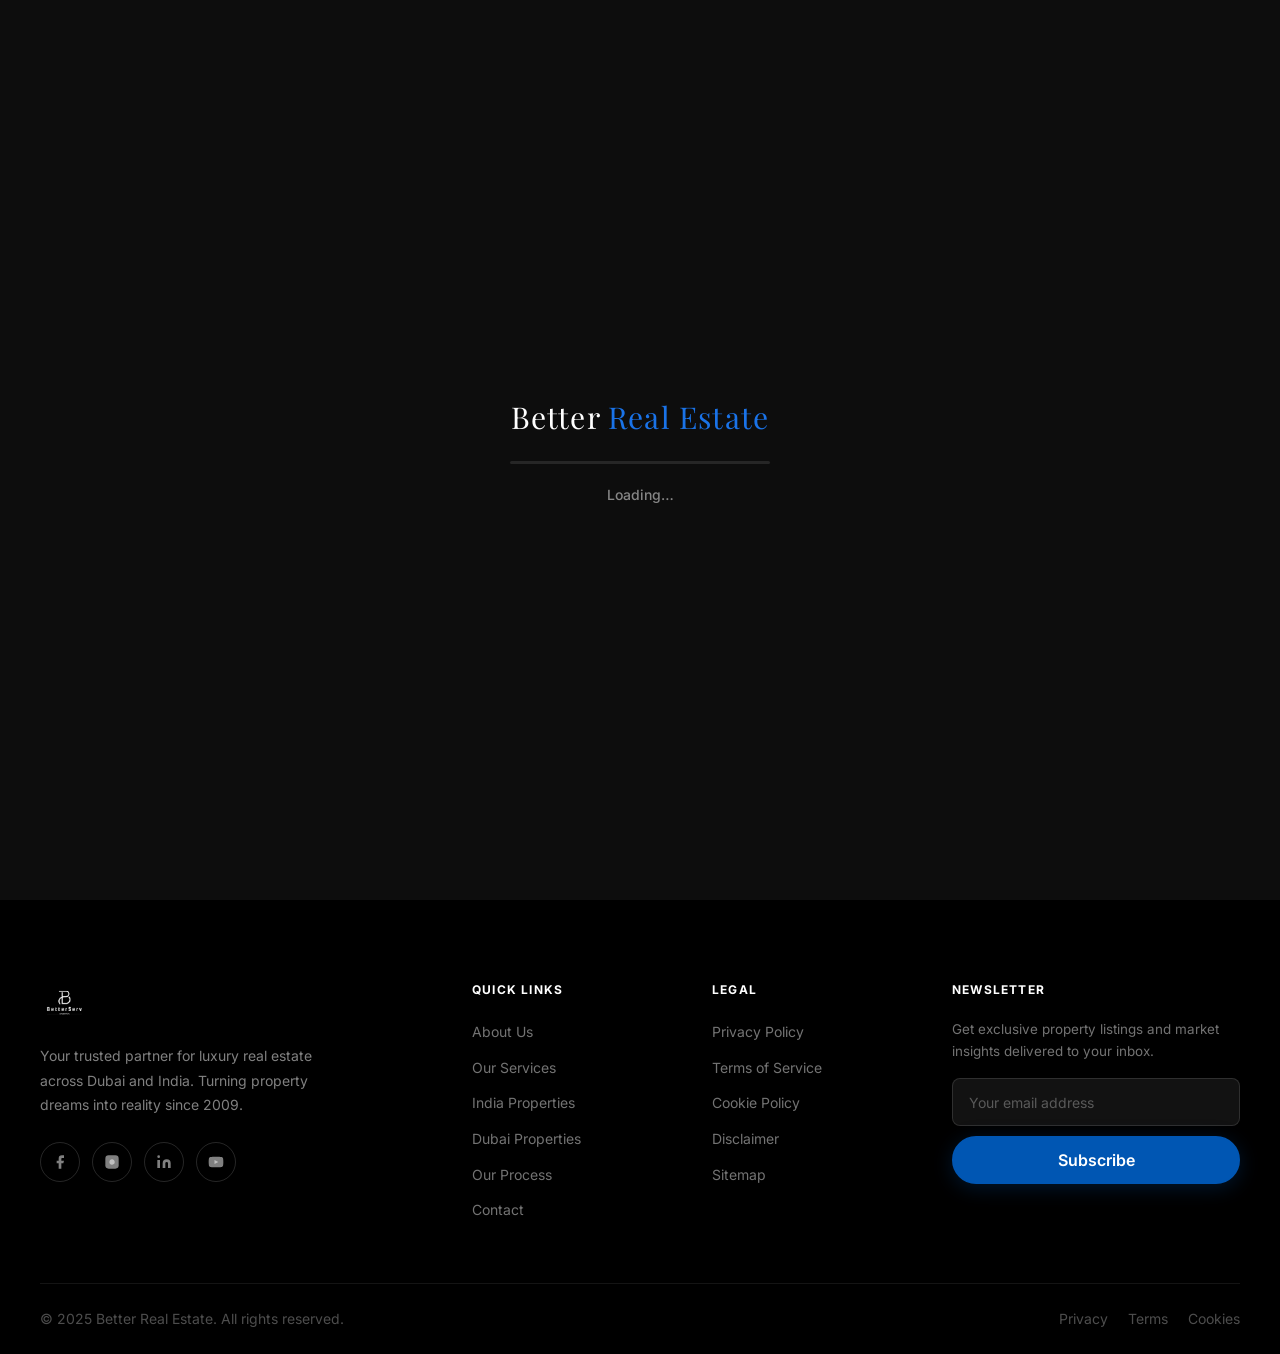
==== about.html @ 2c4d7b48 "Migrate single-page landing site to modern multi-page architecture" ====
<!DOCTYPE html>
<html lang="en">
<head>
<meta charset="UTF-8"/>
<meta name="viewport" content="width=device-width,initial-scale=1.0"/>
<title>Better Real Estate – Premium Dubai & India Properties</title>
<meta name="description" content="Better Real Estate offers premium luxury properties in Dubai and India. Find your dream home with expert guidance from our award-winning team."/>
<link rel="stylesheet" href="style.css"/>
<!-- Swiper -->
<link rel="stylesheet" href="https://cdn.jsdelivr.net/npm/swiper@11/swiper-bundle.min.css"/>
</head>
<body>

<!-- LOADER -->
<div id="loader">
  <div class="loader-logo">Better <span>Real Estate</span></div>
  <div class="loader-track"><div id="loader-bar"></div></div>
  <span id="loader-pct">Loading…</span>
</div>

<!-- DESKTOP CAPSULE NAV -->
<nav class="capsule-nav" aria-label="Main navigation">
  <a href="index.html" class="nav-logo"><img src="./Better Serv Logo-02.png" alt="Better Real Estate"></a>
  <ul class="nav-links">
    <li><a href="about.html">About</a></li>
    <li><a href="services.html">Services</a></li>
    <li><a href="india.html">India</a></li>
    <li><a href="dubai.html">Dubai</a></li>
    <li><a href="why.html">Why Us</a></li>
    <li><a href="process.html">Process</a></li>
    <li><a href="reviews.html">Reviews</a></li>
    <li><a href="contact.html" class="nav-cta">Contact Us</a></li>
  </ul>
</nav>
<!-- MOBILE TOP HEADER -->
<header class="mobile-top-header" aria-label="Mobile branding">
  <a href="index.html" class="nav-logo"><img src="./Better Serv Logo-02.png" alt="Better Real Estate"></a>
</header>

<!-- MOBILE BOTTOM NAV -->
<nav class="mobile-nav" aria-label="Mobile navigation">
  <ul>
    <li><a href="index.html" class="active">
      <svg viewBox="0 0 24 24"><path d="M3 9.5L12 3l9 6.5V20a1 1 0 01-1 1H4a1 1 0 01-1-1z"/><path d="M9 21V12h6v9"/></svg>Home</a></li>
    <li><a href="india.html">
      <svg viewBox="0 0 24 24"><path d="M3 9l9-7 9 7v11a2 2 0 01-2 2H5a2 2 0 01-2-2z"/><rect x="9" y="14" width="6" height="7"/></svg>India</a></li>
    <li><a href="dubai.html">
      <svg viewBox="0 0 24 24"><path d="M12 2C8.13 2 5 5.13 5 9c0 5.25 7 13 7 13s7-7.75 7-13c0-3.87-3.13-7-7-7z"/><circle cx="12" cy="9" r="2.5"/></svg>Dubai</a></li>
    <li><a href="why.html">
      <svg viewBox="0 0 24 24"><circle cx="12" cy="12" r="10"/><path d="M12 8v4l3 3"/></svg>Why Us</a></li>
    <li><a href="contact.html">
      <svg viewBox="0 0 24 24"><path d="M22 16.92v3a2 2 0 01-2.18 2 19.79 19.79 0 01-8.63-3.07A19.5 19.5 0 013.07 10.8 19.79 19.79 0 01.22 2.18 2 2 0 012.18 0h3a2 2 0 012 1.72c.127.96.361 1.903.7 2.81a2 2 0 01-.45 2.11L6.91 7.91a16 16 0 006.16 6.16l1.27-1.27a2 2 0 012.11-.45c.907.339 1.85.573 2.81.7A2 2 0 0122 16.92z"/></svg>Contact</a></li>
  </ul>
</nav>

<!-- ═══════════════════════════════════════════
     SECTION 2 – ABOUT US
════════════════════════════════════════════ -->
<section id="about">
  <div class="container">
    <div class="about-grid reveal">
      <div class="about-img-wrap">
        <img src="https://images.unsplash.com/photo-1512917774080-9991f1c4c750?w=800&q=80" alt="Luxury villa in Dubai" loading="lazy"/>
        <div class="about-badge"><strong>15+</strong><span>Years Experience</span></div>
      </div>
      <div class="about-text">
        <span class="section-tag">About Us</span>
        <h2 class="section-title">Dubai's Most <span>Trusted</span> Real Estate Partner</h2>
        <p class="section-lead">Better Real Estate bridges the gap between luxury living and smart investment. From Dubai's iconic skyline to India's vibrant cities, we help you own the extraordinary.</p>
        <div class="about-stats">
          <div class="about-stat-card"><strong>500+</strong><span>Properties Sold</span></div>
          <div class="about-stat-card"><strong>1000+</strong><span>Happy Clients</span></div>
          <div class="about-stat-card"><strong>50+</strong><span>Award Wins</span></div>
          <div class="about-stat-card"><strong>2</strong><span>Countries</span></div>
        </div>
        <a href="contact.html" class="btn btn-primary">Get In Touch</a>
      </div>
    </div>
  </div>
</section>

<!-- FOOTER -->
<footer>
  <div class="container">
    <div class="footer-grid">
      <div class="footer-brand">
        <div class="footer-logo"><img src="./Better Serv Logo-02.png" alt="Better Real Estate"></div>
        <p>Your trusted partner for luxury real estate across Dubai and India. Turning property dreams into reality since 2009.</p>
        <div class="social-links">
          <a href="#" class="social-link" aria-label="Facebook"><svg viewBox="0 0 24 24"><path d="M18 2h-3a5 5 0 00-5 5v3H7v4h3v8h4v-8h3l1-4h-4V7a1 1 0 011-1h3z"/></svg></a>
          <a href="#" class="social-link" aria-label="Instagram"><svg viewBox="0 0 24 24"><rect x="2" y="2" width="20" height="20" rx="5" ry="5"/><path d="M16 11.37A4 4 0 1112.63 8 4 4 0 0116 11.37z"/><line x1="17.5" y1="6.5" x2="17.51" y2="6.5"/></svg></a>
          <a href="#" class="social-link" aria-label="LinkedIn"><svg viewBox="0 0 24 24"><path d="M16 8a6 6 0 016 6v7h-4v-7a2 2 0 00-2-2 2 2 0 00-2 2v7h-4v-7a6 6 0 016-6z"/><rect x="2" y="9" width="4" height="12"/><circle cx="4" cy="4" r="2"/></svg></a>
          <a href="#" class="social-link" aria-label="YouTube"><svg viewBox="0 0 24 24"><path d="M22.54 6.42a2.78 2.78 0 00-1.95-1.96C18.88 4 12 4 12 4s-6.88 0-8.59.46a2.78 2.78 0 00-1.95 1.96A29 29 0 001 12a29 29 0 00.46 5.58A2.78 2.78 0 003.41 19.6C5.12 20 12 20 12 20s6.88 0 8.59-.4a2.78 2.78 0 001.95-1.95A29 29 0 0023 12a29 29 0 00-.46-5.58z"/><polygon points="9.75 15.02 15.5 12 9.75 8.98 9.75 15.02"/></svg></a>
        </div>
      </div>
      <div class="footer-col">
        <h4>Quick Links</h4>
        <ul>
          <li><a href="about.html">About Us</a></li>
          <li><a href="services.html">Our Services</a></li>
          <li><a href="india.html">India Properties</a></li>
          <li><a href="dubai.html">Dubai Properties</a></li>
          <li><a href="process.html">Our Process</a></li>
          <li><a href="contact.html">Contact</a></li>
        </ul>
      </div>
      <div class="footer-col">
        <h4>Legal</h4>
        <ul>
          <li><a href="#">Privacy Policy</a></li>
          <li><a href="#">Terms of Service</a></li>
          <li><a href="#">Cookie Policy</a></li>
          <li><a href="#">Disclaimer</a></li>
          <li><a href="#">Sitemap</a></li>
        </ul>
      </div>
      <div class="footer-col">
        <h4>Newsletter</h4>
        <p style="font-size:.84rem;color:rgba(255,255,255,.45);margin-bottom:16px;line-height:1.6">Get exclusive property listings and market insights delivered to your inbox.</p>
        <div class="footer-newsletter">
          <input type="email" placeholder="Your email address"/>
          <button class="btn btn-primary">Subscribe</button>
        </div>
      </div>
    </div>
    <div class="footer-bottom">
      <span>&copy; 2025 Better Real Estate. All rights reserved.</span>
      <div style="display:flex;gap:20px">
        <a href="#">Privacy</a><a href="#">Terms</a><a href="#">Cookies</a>
      </div>
    </div>
  </div>
</footer>

<div class="mobile-footer-spacer"></div>

<!-- ═══════════════════════════════════════════
     PROPERTY MODAL
════════════════════════════════════════════ -->
<div id="property-modal" role="dialog" aria-modal="true" aria-labelledby="modal-property-title">
  <div class="modal-overlay"></div>
  <div class="modal-box">
    <button id="modal-close" aria-label="Close modal">&times;</button>
    <div class="modal-img-side">
      <img id="modal-property-img" src="" alt=""/>
    </div>
    <div class="modal-form-side">
      <h3 id="modal-property-title"></h3>
      <p class="modal-meta" id="modal-property-location"></p>
      <p class="modal-price" id="modal-property-price"></p>
      <form id="modal-contact-form" novalidate>
        <input type="hidden" name="property" id="modal-hidden-property"/>
        <div class="form-group"><label for="m-name">Your Name</label><input id="m-name" type="text" name="name" placeholder="Full name" required/></div>
        <div class="form-group"><label for="m-email">Email</label><input id="m-email" type="email" name="email" placeholder="you@example.com" required/></div>
        <div class="form-group"><label for="m-phone">Phone</label><input id="m-phone" type="tel" name="phone" placeholder="+971 or +91 ..."/></div>
        <div class="form-group"><label for="m-msg">Message</label><textarea id="m-msg" name="message" placeholder="I'm interested in this property…"></textarea></div>
        <button type="submit" class="btn btn-primary">Send Enquiry &#8594;</button>
      </form>
    </div>
  </div>
</div>

<!-- CDN Scripts -->
<script src="https://cdn.jsdelivr.net/npm/swiper@11/swiper-bundle.min.js"></script>
<script src="https://cdnjs.cloudflare.com/ajax/libs/gsap/3.12.5/gsap.min.js"></script>
<script src="https://cdnjs.cloudflare.com/ajax/libs/gsap/3.12.5/ScrollTrigger.min.js"></script>

<script src="main.js"></script>
</body>
</html>
---- style.css ----
/* ─────────────────────────────────────────────────────────────────────────
   style.css – Better Real Estate | Premium Dubai Homepage
   Fully optimised: desktop + mobile | Typography follows 2026 luxury scale
   Palette: #FFFFFF bg · #0d0d0d text · #000000 header/footer · #0056b3 blue
───────────────────────────────────────────────────────────────────────── */

/* ── Google Fonts ── */
@import url('https://fonts.googleapis.com/css2?family=Inter:wght@300;400;500;600;700;800;900&family=Playfair+Display:ital,wght@0,600;0,700;1,600&display=swap');

/* ══════════════════════════════════════════════
   CSS DESIGN TOKENS
══════════════════════════════════════════════ */
:root {
  /* Colours */
  --white      : #ffffff;
  --black      : #000000;
  --dark       : #0d0d0d;
  --grey-900   : #1a1a1a;
  --grey-700   : #333333;
  --grey-500   : #666666;
  --grey-300   : #cccccc;
  --grey-100   : #f2f2f2;
  --grey-50    : #f8f8f8;
  --blue       : #0056b3;
  --blue-light : #1a73e8;
  --blue-dark  : #003d80;
  --blue-bg    : rgba(0,86,179,.08);

  /* Typography – Perfect-Fourth scale (×1.333) */
  --text-xs    : 0.75rem;    /* 12px */
  --text-sm    : 0.875rem;   /* 14px */
  --text-base  : 1rem;       /* 16px */
  --text-lg    : 1.125rem;   /* 18px */
  --text-xl    : 1.25rem;    /* 20px */
  --text-2xl   : 1.5rem;     /* 24px */
  --text-3xl   : 1.875rem;   /* 30px */
  --text-4xl   : 2.25rem;    /* 36px */
  --text-5xl   : 3rem;       /* 48px */
  --text-6xl   : 3.75rem;    /* 60px */

  /* Spacing */
  --section-pad  : 100px;
  --section-pad-m: 64px;
  --section-pad-s: 48px;

  /* Misc */
  --radius-sm  : 8px;
  --radius-md  : 16px;
  --radius-lg  : 24px;
  --radius-xl  : 32px;
  --shadow-sm  : 0 2px 12px rgba(0,0,0,.06);
  --shadow-md  : 0 8px 32px rgba(0,0,0,.10);
  --shadow-lg  : 0 20px 60px rgba(0,0,0,.15);
  --transition : .3s cubic-bezier(.4,0,.2,1);
  --font-main  : 'Inter', -apple-system, BlinkMacSystemFont, 'Segoe UI', sans-serif;
  --font-serif : 'Playfair Display', Georgia, serif;
  --max-w      : 1280px;
  --nav-h      : 72px;
  --mob-nav-h  : 64px;
}

/* ══════════════════════════════════════════════
   RESET & BASE
══════════════════════════════════════════════ */
*, *::before, *::after { box-sizing: border-box; margin: 0; padding: 0; }

html {
  scroll-behavior: smooth;
  font-size: 16px;
  -webkit-text-size-adjust: 100%;
}

body {
  font-family : var(--font-main);
  background  : var(--white);
  color       : var(--dark);
  overflow-x  : hidden;
  line-height : 1.6;
  -webkit-font-smoothing: antialiased;
  -moz-osx-font-smoothing: grayscale;
}

img   { display: block; max-width: 100%; height: auto; }
a     { color: inherit; text-decoration: none; }
ul    { list-style: none; }
button { font-family: var(--font-main); }

/* ══════════════════════════════════════════════
   LAYOUT UTILITIES
══════════════════════════════════════════════ */
.container {
  width     : 100%;
  max-width : var(--max-w);
  margin    : 0 auto;
  padding   : 0 40px;
}

/* ══════════════════════════════════════════════
   TYPOGRAPHY UTILITIES
══════════════════════════════════════════════ */
.section-tag {
  display      : inline-flex;
  align-items  : center;
  gap          : 10px;
  font-size    : var(--text-xs);
  font-weight  : 700;
  letter-spacing: 0.14em;
  text-transform: uppercase;
  color        : var(--blue);
  margin-bottom: 16px;
}
.section-tag::before {
  content      : '';
  width        : 32px;
  height       : 2px;
  background   : var(--blue);
  border-radius: 2px;
  flex-shrink  : 0;
}

/* Section headings — H2 */
h2.section-title {
  font-family : var(--font-serif);
  font-size   : clamp(var(--text-3xl), 4vw, var(--text-5xl));
  font-weight : 700;
  line-height : 1.15;
  color       : var(--dark);
  letter-spacing: -0.01em;
}
h2.section-title span { color: var(--blue); }

/* Lead paragraph under section heading */
.section-lead {
  font-size  : var(--text-lg);
  line-height: 1.65;
  color      : var(--grey-500);
  max-width  : 560px;
  margin-top : 14px;
}

/* Section card H3s */
h3 {
  font-size  : var(--text-xl);
  font-weight: 700;
  line-height: 1.3;
}

/* ══════════════════════════════════════════════
   BUTTONS — 44px+ touch targets
══════════════════════════════════════════════ */
.btn {
  display       : inline-flex;
  align-items   : center;
  justify-content: center;
  gap           : 8px;
  padding       : 14px 32px;
  min-height    : 48px;
  border-radius : var(--radius-xl);
  font-family   : var(--font-main);
  font-weight   : 600;
  font-size     : var(--text-base);
  line-height   : 1;
  transition    : var(--transition);
  cursor        : pointer;
  border        : 2px solid transparent;
  white-space   : nowrap;
  text-decoration: none;
}
.btn-primary {
  background : var(--blue);
  color      : var(--white);
  border-color: var(--blue);
  box-shadow : 0 4px 20px rgba(0,86,179,.25);
}
.btn-primary:hover {
  background : var(--blue-light);
  border-color: var(--blue-light);
  box-shadow : 0 6px 28px rgba(0,86,179,.4);
  transform  : translateY(-2px);
}
.btn-secondary {
  background : var(--dark);
  color      : var(--white);
  border-color: var(--dark);
}
.btn-secondary:hover {
  background : var(--grey-900);
  border-color: var(--grey-900);
  transform  : translateY(-2px);
}
.btn-outline {
  background : transparent;
  color      : var(--blue);
  border-color: var(--blue);
}
.btn-outline:hover {
  background : var(--blue);
  color      : var(--white);
}

/* ══════════════════════════════════════════════
   LOADER
══════════════════════════════════════════════ */
#loader {
  position        : fixed;
  inset           : 0;
  background      : var(--dark);
  z-index         : 9999;
  display         : flex;
  flex-direction  : column;
  align-items     : center;
  justify-content : center;
  gap             : 20px;
}
.loader-logo {
  font-family    : var(--font-serif);
  font-size      : var(--text-3xl);
  color          : var(--white);
  letter-spacing : 0.04em;
}
.loader-logo span { color: var(--blue-light); }
.loader-track {
  width        : 260px;
  height       : 3px;
  background   : rgba(255,255,255,.1);
  border-radius: 4px;
  overflow     : hidden;
}
#loader-bar {
  height       : 100%;
  background   : linear-gradient(90deg, var(--blue), var(--blue-light));
  width        : 0%;
  transition   : width .2s ease;
  border-radius: 4px;
}
#loader-pct {
  font-size  : var(--text-sm);
  color      : rgba(255,255,255,.5);
  font-weight: 500;
}

/* ══════════════════════════════════════════════
   DESKTOP CAPSULE NAV
══════════════════════════════════════════════ */
.capsule-nav {
  position        : fixed;
  top             : 24px;
  left            : 50%;
  transform       : translateX(-50%);
  z-index         : 1000;
  background      : rgba(0,0,0,.85);
  backdrop-filter : blur(20px);
  -webkit-backdrop-filter: blur(20px);
  border-radius   : 100px;
  padding         : 16px 40px;
  display         : flex;
  align-items     : center;
  gap             : 48px;
  border          : 1px solid rgba(255,255,255,.1);
  transition      : var(--transition);
  box-shadow      : 0 12px 40px rgba(0,0,0,.4);
  white-space     : nowrap;
}
.capsule-nav.scrolled {
  background : rgba(0,0,0,.96);
  box-shadow : 0 16px 48px rgba(0,0,0,.6);
}
.nav-logo {
  flex-shrink    : 0;
  display        : flex;
  align-items    : center;
}
.capsule-nav .nav-logo img {
  height : 36px;
  width  : auto;
  display: block;
}
.mobile-top-header .nav-logo img {
  height : 26px;
  width  : auto;
  display: block;
}
.nav-links {
  display    : flex;
  align-items: center;
  gap        : 36px;
}
.nav-links a {
  font-size     : var(--text-base);
  font-weight   : 500;
  color         : rgba(255,255,255,.75);
  transition    : var(--transition);
  letter-spacing: 0.02em;
}
.nav-links a:hover { color: var(--white); }
.nav-cta {
  background   : var(--blue) !important;
  color        : var(--white) !important;
  padding      : 12px 28px !important;
  border-radius: 100px;
  font-size    : var(--text-base) !important;
  font-weight  : 600 !important;
  min-height   : 0;
}
.nav-cta:hover { background: var(--blue-light) !important; transform: none; }

/* ══════════════════════════════════════════════
   MOBILE TOP HEADER (BRANDING)
══════════════════════════════════════════════ */
.mobile-top-header {
  display        : none;
  position       : fixed;
  top            : 16px;
  left           : 50%;
  transform      : translateX(-50%);
  width          : calc(100% - 32px);
  max-width      : 400px;
  height         : 56px;
  z-index        : 1000;
  background     : rgba(0,0,0,.85);
  backdrop-filter: blur(20px);
  -webkit-backdrop-filter: blur(20px);
  padding        : 0 24px;
  align-items    : center;
  justify-content: center;
  border-radius  : 100px;
  border         : 1px solid rgba(255,255,255,.12);
  box-shadow     : 0 8px 24px rgba(0,0,0,.4);
}

/* ══════════════════════════════════════════════
   MOBILE BOTTOM NAV
══════════════════════════════════════════════ */
.mobile-nav {
  display        : none;
  position       : fixed;
  bottom         : 0;
  left           : 0;
  right          : 0;
  z-index        : 1000;
  background     : rgba(5,5,5,.97);
  backdrop-filter: blur(16px);
  border-top     : 1px solid rgba(255,255,255,.08);
  padding        : 8px 0 env(safe-area-inset-bottom, 12px);
}
.mobile-nav ul {
  display        : flex;
  justify-content: space-around;
  align-items    : center;
  width          : 100%;
}
.mobile-nav ul li {
  flex: 1;
}
.mobile-nav a {
  display       : flex;
  flex-direction: column;
  align-items   : center;
  gap           : 4px;
  font-size     : 0.62rem;
  font-weight   : 500;
  letter-spacing: 0.02em;
  color         : rgba(255,255,255,.45);
  transition    : var(--transition);
  padding       : 4px 0;
}
.mobile-nav a svg {
  width          : 22px;
  height         : 22px;
  stroke         : currentColor;
  fill           : none;
  stroke-width   : 1.8;
  stroke-linecap : round;
  stroke-linejoin: round;
  transition     : transform .2s ease, stroke-width .2s ease;
}
.mobile-nav a.active,
.mobile-nav a:hover { color: var(--blue-light); }
.mobile-nav a.active svg { transform: translateY(-2px); stroke-width: 2.2; }

/* ══════════════════════════════════════════════
   S1 – HERO (full-screen canvas + centred content)
══════════════════════════════════════════════ */
#hero {
  position   : relative;
  width      : 100vw;
  height     : 100vh;
  min-height : 600px;
  overflow   : hidden;
  background : var(--dark);
  display    : flex;
  align-items: center;
  justify-content: center;
}

/* Canvas covers full section */
#hero-canvas {
  position : absolute;
  inset    : 0;
  width    : 100% !important;
  height   : 100% !important;
}

/* Gradient overlay — stronger at bottom for text safety */
.hero-overlay {
  position   : absolute;
  inset      : 0;
  background : linear-gradient(
    to bottom,
    rgba(0,0,0,.60) 0%,
    rgba(0,0,0,.80) 50%,
    rgba(0,0,0,.95) 100%
  );
  z-index    : 1;
}

/* Content wrapper — centred */
.hero-inner {
  position       : relative;
  z-index        : 2;
  display        : flex;
  flex-direction : column;
  align-items    : flex-start;
  justify-content: center;
  text-align     : left;
  width          : 100%;
  max-width      : var(--max-w);
  padding        : 120px 40px 80px;
  gap            : 24px;
}

#hero-content {
  display       : flex;
  flex-direction: column;
  align-items   : flex-start;
  gap           : 20px;
  width         : 100%;
  max-width     : 740px;
}

.hero-eyebrow {
  display        : inline-flex;
  align-items    : center;
  gap            : 8px;
  font-size      : var(--text-xs);
  font-weight    : 700;
  letter-spacing : 0.18em;
  text-transform : uppercase;
  color          : var(--blue-light);
  background     : rgba(26,115,232,.15);
  border         : 1px solid rgba(26,115,232,.4);
  border-radius  : 100px;
  padding        : 8px 20px;
}

.hero-title {
  font-family  : var(--font-serif);
  font-size    : clamp(var(--text-4xl), 7vw, var(--text-6xl));
  font-weight  : 700;
  color        : var(--white);
  line-height  : 1.1;
  letter-spacing: -0.02em;
  text-shadow  : 0 2px 20px rgba(0,0,0,.5);
}
.hero-title em { color: var(--blue-light); font-style: normal; }

.hero-sub {
  font-size  : clamp(var(--text-base), 2vw, var(--text-xl));
  color      : rgba(255,255,255,.82);
  line-height: 1.7;
  max-width  : 580px;
  text-shadow: 0 1px 6px rgba(0,0,0,.4);
}

.hero-actions {
  display         : flex;
  gap             : 14px;
  flex-wrap       : wrap;
  justify-content : flex-start;
}

/* Trust bar */
.hero-trust {
  display         : flex;
  align-items     : center;
  gap             : 28px;
  padding-top     : 28px;
  border-top      : 1px solid rgba(255,255,255,.18);
  justify-content : flex-start;
}
.trust-item {
  display       : flex;
  flex-direction: column;
  align-items   : flex-start;
  gap           : 4px;
}
.trust-item strong {
  font-size  : var(--text-2xl);
  font-weight: 800;
  color      : var(--white);
  line-height: 1;
}
.trust-item span {
  font-size     : var(--text-xs);
  color         : rgba(255,255,255,.6);
  letter-spacing: 0.03em;
}
.trust-divider {
  width      : 1px;
  height     : 40px;
  background : rgba(255,255,255,.2);
  flex-shrink: 0;
}

/* Scroll hint */
.hero-scroll-hint {
  position       : absolute;
  bottom         : 32px;
  left           : 50%;
  transform      : translateX(-50%);
  display        : flex;
  flex-direction : column;
  align-items    : center;
  gap            : 8px;
  color          : rgba(255,255,255,.55);
  font-size      : var(--text-xs);
  letter-spacing : 0.1em;
  text-transform : uppercase;
  pointer-events : none;
  z-index        : 3;
}
.scroll-mouse {
  width        : 24px;
  height       : 36px;
  border       : 2px solid rgba(255,255,255,.4);
  border-radius: 14px;
  position     : relative;
}
.scroll-mouse::after {
  content      : '';
  position     : absolute;
  top          : 7px;
  left         : 50%;
  transform    : translateX(-50%);
  width        : 4px;
  height       : 8px;
  background   : rgba(255,255,255,.75);
  border-radius: 4px;
  animation    : scrollDot 2s ease-in-out infinite;
}
@keyframes scrollDot {
  0%, 100% { opacity: 1; top: 7px; }
  80%      { opacity: 0; top: 20px; }
}

/* ══════════════════════════════════════════════
   S2 – ABOUT US
══════════════════════════════════════════════ */
#about {
  padding    : var(--section-pad) 0;
  background : var(--white);
}
.about-grid {
  display              : grid;
  grid-template-columns: 1fr 1fr;
  gap                  : 80px;
  align-items          : center;
}
.about-img-wrap {
  position     : relative;
  border-radius: var(--radius-md);
  overflow     : hidden;
  aspect-ratio : 4/5;
  box-shadow   : var(--shadow-lg);
}
.about-img-wrap img {
  width      : 100%;
  height     : 100%;
  object-fit : cover;
  transition : transform .6s ease;
}
.about-img-wrap:hover img { transform: scale(1.04); }

.about-badge {
  position     : absolute;
  bottom       : 28px;
  right        : 0;
  background   : var(--blue);
  color        : var(--white);
  padding      : 18px 24px;
  border-radius: var(--radius-md) 0 0 var(--radius-md);
  text-align   : center;
  box-shadow   : var(--shadow-md);
}
.about-badge strong {
  font-size   : var(--text-4xl);
  font-weight : 800;
  display     : block;
  line-height : 1;
}
.about-badge span {
  font-size    : var(--text-xs);
  opacity      : 0.9;
  white-space  : nowrap;
  font-weight  : 500;
  margin-top   : 4px;
  display      : block;
}

.about-text {
  display       : flex;
  flex-direction: column;
  gap           : 24px;
}
.about-text p {
  font-size  : var(--text-lg);
  line-height: 1.7;
  color      : var(--grey-500);
}
.about-stats {
  display              : grid;
  grid-template-columns: 1fr 1fr;
  gap                  : 16px;
}
.about-stat-card {
  background   : var(--grey-100);
  border-radius: var(--radius-sm);
  padding      : 20px;
  border       : 1px solid rgba(0,0,0,.05);
}
.about-stat-card strong {
  display    : block;
  font-size  : var(--text-3xl);
  font-weight: 800;
  color      : var(--blue);
  line-height: 1;
}
.about-stat-card span {
  font-size : var(--text-sm);
  color     : var(--grey-500);
  margin-top: 6px;
  display   : block;
}

/* ══════════════════════════════════════════════
   S3 – WHAT WE DO
══════════════════════════════════════════════ */
#services {
  padding    : var(--section-pad) 0;
  background : var(--grey-50);
}
.services-header {
  text-align   : center;
  margin-bottom: 64px;
}
.services-header .section-lead {
  margin: 14px auto 0;
}
.services-grid {
  display              : grid;
  grid-template-columns: repeat(3, 1fr);
  gap                  : 24px;
}
.service-card {
  background   : var(--white);
  border-radius: var(--radius-md);
  padding      : 40px 32px;
  border       : 1px solid rgba(0,0,0,.06);
  transition   : var(--transition);
  position     : relative;
  overflow     : hidden;
}
.service-card::after {
  content         : '';
  position        : absolute;
  bottom          : 0;
  left            : 0;
  right           : 0;
  height          : 3px;
  background      : linear-gradient(90deg, var(--blue), var(--blue-light));
  transform       : scaleX(0);
  transition      : transform var(--transition);
  transform-origin: left;
}
.service-card:hover {
  transform  : translateY(-6px);
  box-shadow : var(--shadow-md);
}
.service-card:hover::after { transform: scaleX(1); }

.service-icon {
  width          : 60px;
  height         : 60px;
  background     : var(--blue-bg);
  border-radius  : var(--radius-sm);
  display        : flex;
  align-items    : center;
  justify-content: center;
  margin-bottom  : 24px;
  color          : var(--blue);
}
.service-icon svg { width: 28px; height: 28px; }

.service-card h3 {
  font-size    : var(--text-xl);
  font-weight  : 700;
  color        : var(--dark);
  margin-bottom: 12px;
}
.service-card p {
  font-size  : var(--text-base);
  color      : var(--grey-500);
  line-height: 1.7;
}

/* ══════════════════════════════════════════════
   S4 & S5 – PROPERTY SLIDERS
══════════════════════════════════════════════ */
.properties-section {
  padding   : var(--section-pad) 0;
  background: var(--white);
  overflow  : hidden;
}
.properties-section.alt { background: var(--grey-50); }

.props-header {
  display         : flex;
  align-items     : flex-end;
  justify-content : space-between;
  margin-bottom   : 48px;
  flex-wrap       : wrap;
  gap             : 20px;
}
.props-header .section-lead { margin-top: 10px; }

.props-nav { display: flex; gap: 12px; }
.props-nav-btn {
  width          : 48px;
  height         : 48px;
  border-radius  : 50%;
  border         : 2px solid var(--grey-300);
  background     : var(--white);
  cursor         : pointer;
  display        : flex;
  align-items    : center;
  justify-content: center;
  color          : var(--dark);
  transition     : var(--transition);
  font-size      : var(--text-lg);
  flex-shrink    : 0;
}
.props-nav-btn:hover {
  background  : var(--blue);
  border-color: var(--blue);
  color       : var(--white);
  transform   : scale(1.05);
}

/* Swiper override */
.swiper { overflow: visible !important; }
.swiper-wrapper { align-items: stretch; }

/*
  Full-bleed slider: spans full section width.
  Padding-left = (100vw - container max-width) ÷ 2 + container padding
  This aligns the first slide exactly with the page grid.
  --swiper-offset is computed dynamically in JS; fallback = 40px container pad.
*/
.swiper-fullbleed {
  width           : 100%;
  overflow        : hidden !important; /* clip sides — slides outside still peek right */
  padding-left    : var(--swiper-offset, 40px);
  padding-bottom  : 8px; /* room for card shadow */
  box-sizing      : border-box;
}
/* Each slide gets right gap so last visible slide signals more content */
.swiper-fullbleed .swiper-slide {
  height: auto;
}

/* Property Card */
.property-card {
  background    : var(--white);
  border-radius : var(--radius-md);
  overflow      : hidden;
  box-shadow    : var(--shadow-sm);
  border        : 1px solid rgba(0,0,0,.07);
  cursor        : pointer;
  transition    : var(--transition);
  height        : 100%;
  display       : flex;
  flex-direction: column;
  user-select   : none;
}
.property-card:hover {
  transform  : translateY(-6px);
  box-shadow : var(--shadow-md);
}

.prop-img-wrap {
  aspect-ratio: 4/3;
  overflow    : hidden;
  position    : relative;
}
.prop-img-wrap img {
  width      : 100%;
  height     : 100%;
  object-fit : cover;
  transition : transform .5s ease;
}
.property-card:hover .prop-img-wrap img { transform: scale(1.06); }

.prop-badge {
  position     : absolute;
  top          : 14px;
  left         : 14px;
  background   : var(--blue);
  color        : var(--white);
  font-size    : var(--text-xs);
  font-weight  : 700;
  letter-spacing: 0.06em;
  text-transform: uppercase;
  padding      : 5px 12px;
  border-radius: 100px;
}

.prop-body {
  padding       : 20px;
  flex          : 1;
  display       : flex;
  flex-direction: column;
  gap           : 8px;
}
.prop-body h3 {
  font-size  : var(--text-lg);
  font-weight: 700;
  color      : var(--dark);
  line-height: 1.3;
}
.prop-location {
  font-size  : var(--text-sm);
  color      : var(--grey-500);
  display    : flex;
  align-items: center;
  gap        : 4px;
}
.prop-location svg { width: 13px; height: 13px; flex-shrink: 0; }

.prop-meta {
  display  : flex;
  gap      : 14px;
  font-size: var(--text-sm);
  color    : var(--grey-500);
}
.prop-meta span { display: flex; align-items: center; gap: 4px; }
.prop-meta svg  { width: 13px; height: 13px; }

.prop-price {
  font-size  : var(--text-xl);
  font-weight: 800;
  color      : var(--blue);
  margin-top : auto;
  padding-top: 14px;
  border-top : 1px solid var(--grey-100);
}
.prop-cta-row {
  padding: 14px 20px 20px;
}
.prop-cta-row .btn {
  width  : 100%;
  padding: 12px 20px;
}

/* ══════════════════════════════════════════════
   PROPERTY MODAL
══════════════════════════════════════════════ */
#property-modal {
  position       : fixed;
  inset          : 0;
  z-index        : 2000;
  display        : flex;
  align-items    : center;
  justify-content: center;
  padding        : 20px;
  opacity        : 0;
  pointer-events : none;
  transition     : opacity .3s ease;
}
#property-modal.active {
  opacity       : 1;
  pointer-events: all;
}
.modal-overlay {
  position  : absolute;
  inset     : 0;
  background: rgba(0,0,0,.7);
  backdrop-filter: blur(8px);
}
.modal-box {
  position             : relative;
  background           : var(--white);
  border-radius        : var(--radius-md);
  width                : 100%;
  max-width            : 880px;
  max-height           : 90vh;
  overflow-y           : auto;
  display              : grid;
  grid-template-columns: 1fr 1fr;
  box-shadow           : var(--shadow-lg);
  transform            : scale(.96);
  transition           : transform .3s ease;
}
#property-modal.active .modal-box { transform: scale(1); }

.modal-img-side { position: relative; min-height: 300px; }
.modal-img-side img { width: 100%; height: 100%; object-fit: cover; }
.modal-img-side::after {
  content   : '';
  position  : absolute;
  inset     : 0;
  background: linear-gradient(to bottom, transparent 50%, rgba(0,0,0,.5));
}

.modal-form-side { padding: 40px 36px; }
.modal-form-side h3 {
  font-family  : var(--font-serif);
  font-size    : var(--text-2xl);
  color        : var(--dark);
  margin-bottom: 6px;
}
.modal-form-side .modal-meta {
  font-size    : var(--text-sm);
  color        : var(--grey-500);
  margin-bottom: 6px;
}
.modal-form-side .modal-price {
  font-size    : var(--text-xl);
  font-weight  : 800;
  color        : var(--blue);
  margin-bottom: 24px;
}

.form-group {
  display       : flex;
  flex-direction: column;
  gap           : 6px;
  margin-bottom : 16px;
}
.form-group label {
  font-size  : var(--text-sm);
  font-weight: 600;
  color      : var(--dark);
}
.form-group input,
.form-group textarea,
.form-group select {
  border       : 1.5px solid var(--grey-300);
  border-radius: var(--radius-sm);
  padding      : 12px 14px;
  font-family  : var(--font-main);
  font-size    : var(--text-base);
  color        : var(--dark);
  outline      : none;
  transition   : border-color var(--transition);
  background   : var(--white);
  width        : 100%;
  min-height   : 48px;
}
.form-group input:focus,
.form-group textarea:focus {
  border-color: var(--blue);
  box-shadow  : 0 0 0 3px rgba(0,86,179,.1);
}
.form-group textarea { resize: none; height: 90px; min-height: 90px; }
.modal-form-side .btn { width: 100%; margin-top: 8px; }

#modal-close {
  position       : absolute;
  top            : 14px;
  right          : 14px;
  width          : 36px;
  height         : 36px;
  background     : rgba(0,0,0,.6);
  border         : none;
  border-radius  : 50%;
  color          : var(--white);
  font-size      : var(--text-lg);
  cursor         : pointer;
  display        : flex;
  align-items    : center;
  justify-content: center;
  transition     : var(--transition);
  z-index        : 10;
  line-height    : 1;
}
#modal-close:hover { background: var(--blue); }

/* ══════════════════════════════════════════════
   S6 – WHY CHOOSE US (dark bg)
══════════════════════════════════════════════ */
#why {
  padding   : var(--section-pad) 0;
  background: var(--dark);
  color     : var(--white);
}
.why-header {
  text-align   : center;
  margin-bottom: 72px;
}
.why-header h2.section-title { color: var(--white); }
.why-header .section-tag     { color: var(--blue-light); }
.why-header .section-tag::before { background: var(--blue-light); }
.why-header .section-lead    { color: rgba(255,255,255,.6); margin: 14px auto 0; }

.why-grid {
  display              : grid;
  grid-template-columns: repeat(3, 1fr);
  gap                  : 1px;
  background           : rgba(255,255,255,.06);
  border               : 1px solid rgba(255,255,255,.06);
  border-radius        : var(--radius-md);
  overflow             : hidden;
}
.why-card {
  padding    : 48px 36px;
  text-align : center;
  background : var(--dark);
  transition : var(--transition);
}
.why-card:hover { background: rgba(255,255,255,.04); }

.why-icon {
  width          : 68px;
  height         : 68px;
  background     : rgba(26,115,232,.12);
  border-radius  : var(--radius-sm);
  display        : flex;
  align-items    : center;
  justify-content: center;
  margin         : 0 auto 24px;
  color          : var(--blue-light);
}
.why-icon svg { width: 32px; height: 32px; }

.why-card h3 {
  font-size    : var(--text-xl);
  font-weight  : 700;
  color        : var(--white);
  margin-bottom: 12px;
}
.why-card p {
  font-size  : var(--text-base);
  color      : rgba(255,255,255,.55);
  line-height: 1.7;
}

/* ══════════════════════════════════════════════
   S7 – STATS (blue bar)
══════════════════════════════════════════════ */
#stats {
  padding   : 0;
  background: var(--white);
}
.stats-box {
  background           : var(--blue);
  border-radius        : var(--radius-md);
  padding              : 72px 60px;
  margin               : 80px 0;
  display              : grid;
  grid-template-columns: repeat(4, 1fr);
  gap                  : 40px;
  text-align           : center;
}
/* .stat-item uses inherited grid/text-align styles only */
.stat-number {
  font-size  : clamp(var(--text-4xl), 4vw, var(--text-6xl));
  font-weight: 900;
  color      : var(--white);
  display    : block;
  line-height: 1;
}
.stat-label {
  font-size    : var(--text-sm);
  color        : rgba(255,255,255,.75);
  margin-top   : 10px;
  font-weight  : 500;
  letter-spacing: 0.02em;
  display      : block;
}

/* ══════════════════════════════════════════════
   S8 – OUR PROCESS
══════════════════════════════════════════════ */
#process {
  padding   : var(--section-pad) 0;
  background: var(--grey-50);
}
.process-header {
  text-align   : center;
  margin-bottom: 80px;
}
.process-header .section-lead { margin: 14px auto 0; }

.process-timeline {
  position             : relative;
  display              : grid;
  grid-template-columns: repeat(4, 1fr);
  gap                  : 32px;
}
.process-timeline::before {
  content   : '';
  position  : absolute;
  top       : 35px;
  left      : 12.5%;
  right     : 12.5%;
  height    : 2px;
  background: linear-gradient(90deg, var(--blue) 0%, var(--blue-light) 100%);
  z-index   : 0;
}
.process-step {
  text-align: center;
  position  : relative;
  z-index   : 1;
}
.step-circle {
  width          : 70px;
  height         : 70px;
  background     : var(--white);
  border         : 3px solid var(--blue);
  border-radius  : 50%;
  display        : flex;
  align-items    : center;
  justify-content: center;
  margin         : 0 auto 24px;
  font-size      : var(--text-xl);
  font-weight    : 900;
  color          : var(--blue);
  box-shadow     : 0 4px 20px rgba(0,86,179,.2);
  transition     : var(--transition);
}
.process-step:hover .step-circle {
  background : var(--blue);
  color      : var(--white);
}
.process-step h3 {
  font-size    : var(--text-lg);
  font-weight  : 700;
  color        : var(--dark);
  margin-bottom: 10px;
}
.process-step p {
  font-size  : var(--text-sm);
  color      : var(--grey-500);
  line-height: 1.7;
}

/* ══════════════════════════════════════════════
   S9 – TESTIMONIALS
══════════════════════════════════════════════ */
#testimonials {
  padding   : var(--section-pad) 0;
  background: var(--white);
}
.testi-header {
  text-align   : center;
  margin-bottom: 64px;
}
.testi-header .section-lead { margin: 14px auto 0; }

.testi-card {
  background    : var(--grey-50);
  border-radius : var(--radius-md);
  padding       : 36px;
  border        : 1px solid rgba(0,0,0,.06);
  height        : 100%;
  display       : flex;
  flex-direction: column;
  gap           : 20px;
}
.testi-stars {
  color      : #f59e0b;
  font-size  : var(--text-base);
  letter-spacing: 3px;
}
.testi-quote {
  font-size  : var(--text-base);
  line-height: 1.75;
  color      : var(--grey-700);
  flex       : 1;
  font-style : italic;
}
.testi-author {
  display    : flex;
  align-items: center;
  gap        : 14px;
  padding-top: 20px;
  border-top : 1px solid var(--grey-100);
}
.testi-avatar {
  width        : 48px;
  height       : 48px;
  border-radius: 50%;
  object-fit   : cover;
  border       : 2px solid var(--blue);
  flex-shrink  : 0;
}
.testi-author-info strong {
  font-size    : var(--text-base);
  font-weight  : 700;
  color        : var(--dark);
  display      : block;
  line-height  : 1.3;
}
.testi-author-info span {
  font-size: var(--text-sm);
  color    : var(--grey-500);
}

.testi-pagination {
  text-align: center;
  margin-top: 40px;
}
.testi-pagination .swiper-pagination-bullet {
  width        : 8px;
  height       : 8px;
  background   : var(--grey-300);
  border-radius: 50%;
  opacity      : 1;
  transition   : var(--transition);
  cursor       : pointer;
  display      : inline-block;
  margin       : 0 4px;
}
.testi-pagination .swiper-pagination-bullet-active {
  background   : var(--blue);
  width        : 24px;
  border-radius: 4px;
}

/* ══════════════════════════════════════════════
   S10 – CONTACT
══════════════════════════════════════════════ */
#contact {
  padding   : var(--section-pad) 0 0;
  background: var(--grey-50);
}
.contact-grid {
  display              : grid;
  grid-template-columns: 1fr 1fr;
  gap                  : 80px;
  align-items          : start;
  padding-bottom       : 80px;
}
.contact-info h2 { margin-bottom: 16px; }
.contact-info > p {
  font-size  : var(--text-lg);
  color      : var(--grey-500);
  line-height: 1.7;
  margin-bottom: 32px;
}

.contact-details {
  display       : flex;
  flex-direction: column;
  gap           : 18px;
}
.contact-item {
  display    : flex;
  align-items: flex-start;
  gap        : 16px;
  font-size  : var(--text-base);
  color      : var(--dark);
}
.contact-icon {
  width          : 44px;
  height         : 44px;
  border-radius  : var(--radius-sm);
  background     : var(--blue);
  color          : var(--white);
  display        : flex;
  align-items    : center;
  justify-content: center;
  flex-shrink    : 0;
}
.contact-icon svg { width: 20px; height: 20px; }
.contact-item strong { display: block; font-weight: 700; }
.contact-item span   { color: var(--grey-500); font-size: var(--text-sm); }

.map-embed {
  margin-top   : 28px;
  border-radius: var(--radius-md);
  overflow     : hidden;
  border       : 2px solid var(--grey-300);
}
.map-embed iframe { display: block; width: 100%; border: none; }

.contact-form-card {
  background   : var(--white);
  border-radius: var(--radius-md);
  padding      : 48px 40px;
  box-shadow   : var(--shadow-md);
  border       : 1px solid rgba(0,0,0,.06);
}
.contact-form-card h3 {
  font-family  : var(--font-serif);
  font-size    : var(--text-3xl);
  color        : var(--dark);
  margin-bottom: 8px;
}
.contact-form-card > p {
  font-size    : var(--text-base);
  color        : var(--grey-500);
  margin-bottom: 28px;
  line-height  : 1.6;
}
.contact-form-card .btn { width: 100%; margin-top: 4px; }

/* ══════════════════════════════════════════════
   FOOTER
══════════════════════════════════════════════ */
footer {
  background: var(--black);
  color     : var(--white);
  padding   : 80px 0 0;
}
.footer-grid {
  display              : grid;
  grid-template-columns: 2fr 1fr 1fr 1.5fr;
  gap                  : 48px;
  padding-bottom       : 60px;
  border-bottom        : 1px solid rgba(255,255,255,.08);
}
.footer-brand > p {
  font-size  : var(--text-sm);
  color      : rgba(255,255,255,.5);
  line-height: 1.75;
  margin     : 16px 0 24px;
  max-width  : 280px;
}
.footer-logo {
  display    : flex;
  align-items: center;
}
.footer-logo img {
  height : 48px;
  width  : auto;
  display: block;
}

.social-links { display: flex; gap: 12px; }
.social-link {
  width          : 40px;
  height         : 40px;
  border         : 1px solid rgba(255,255,255,.15);
  border-radius  : 50%;
  display        : flex;
  align-items    : center;
  justify-content: center;
  color          : rgba(255,255,255,.5);
  transition     : var(--transition);
}
.social-link:hover {
  background  : var(--blue);
  border-color: var(--blue);
  color       : var(--white);
}
.social-link svg { width: 16px; height: 16px; fill: currentColor; }

.footer-col h4 {
  font-size    : var(--text-xs);
  font-weight  : 700;
  letter-spacing: 0.1em;
  text-transform: uppercase;
  margin-bottom : 20px;
  color         : var(--white);
}
.footer-col ul { display: flex; flex-direction: column; gap: 10px; }
.footer-col ul li a {
  font-size : var(--text-sm);
  color     : rgba(255,255,255,.45);
  transition: var(--transition);
}
.footer-col ul li a:hover { color: var(--white); padding-left: 4px; }

.footer-newsletter > p {
  font-size  : var(--text-sm);
  color      : rgba(255,255,255,.45);
  margin-bottom: 16px;
  line-height: 1.65;
}
.footer-newsletter input {
  width        : 100%;
  background   : rgba(255,255,255,.07);
  border       : 1px solid rgba(255,255,255,.12);
  border-radius: var(--radius-sm);
  padding      : 12px 16px;
  color        : var(--white);
  font-family  : var(--font-main);
  font-size    : var(--text-sm);
  outline      : none;
  margin-bottom: 10px;
  min-height   : 48px;
}
.footer-newsletter input::placeholder { color: rgba(255,255,255,.3); }
.footer-newsletter .btn { width: 100%; }

.footer-bottom {
  display        : flex;
  align-items    : center;
  justify-content: space-between;
  padding        : 24px 0;
  font-size      : var(--text-sm);
  color          : rgba(255,255,255,.3);
  flex-wrap      : wrap;
  gap            : 12px;
}
.footer-bottom a { color: rgba(255,255,255,.3); transition: var(--transition); }
.footer-bottom a:hover { color: var(--white); }
.footer-bottom-links { display: flex; gap: 20px; }

.mobile-footer-spacer { display: none; }

/* ══════════════════════════════════════════════
   SCROLL REVEAL
══════════════════════════════════════════════ */
/* .reveal — initial state is set by GSAP in main.js (gsap.set).
   Do NOT set opacity:0 here — content must be visible if GSAP fails to load. */
.reveal { transition: none; }

/* ══════════════════════════════════════════════
   RESPONSIVE – TABLET (≤ 1100px)
══════════════════════════════════════════════ */
@media (max-width: 1100px) {
  .container { padding: 0 32px; }

  .capsule-nav { gap: 20px; padding: 10px 22px; }
  .nav-links   { gap: 18px; }

  .about-grid   { gap: 48px; }
  .about-badge  { right: 0; border-radius: var(--radius-md) 0 0 var(--radius-md); }

  .services-grid { grid-template-columns: repeat(2, 1fr); }
  .why-grid      { grid-template-columns: repeat(2, 1fr); }

  .stats-box { grid-template-columns: repeat(2, 1fr); padding: 60px 40px; gap: 32px; }

  .process-timeline { grid-template-columns: repeat(2, 1fr); }
  .process-timeline::before { display: none; }

  .footer-grid { grid-template-columns: 1fr 1fr; gap: 40px; }
  .contact-grid { gap: 48px; }

  .modal-box { grid-template-columns: 1fr; }
  .modal-img-side { min-height: 240px; max-height: 280px; }
}

/* ══════════════════════════════════════════════
   RESPONSIVE – MOBILE (≤ 768px)
══════════════════════════════════════════════ */
@media (max-width: 768px) {
  :root {
    --section-pad: var(--section-pad-m);
  }

  .container { padding: 0 20px; }

  /* Nav: hide desktop, show mobile */
  .capsule-nav          { display: none !important; }
  .mobile-nav           { display: flex; align-items: stretch; }
  .mobile-top-header    { display: flex; }
  .mobile-footer-spacer { display: block; height: var(--mob-nav-h); }

  /* Hero: centred column */
  #hero { height: 100svh; min-height: 580px; }
  .hero-inner {
    padding        : 90px 24px 80px;
    max-width      : 100%;
    align-items    : center;
    text-align     : center;
    justify-content: flex-end;
  }
  #hero-content { align-items: center; text-align: center; }
  .hero-title   { font-size: clamp(var(--text-3xl), 9vw, var(--text-5xl)); }
  .hero-sub     { font-size: var(--text-base); }
  .hero-actions { gap: 12px; justify-content: center; }
  .hero-trust   { gap: 16px; flex-wrap: wrap; justify-content: center; }
  .trust-item   { align-items: center; }
  .trust-item strong { font-size: var(--text-xl); }

  /* About */
  .about-grid  { grid-template-columns: 1fr; gap: 40px; }
  .about-badge { right: 0; }
  .about-text p { font-size: var(--text-base); }

  /* Services */
  .services-grid { grid-template-columns: 1fr; }
  .services-header { margin-bottom: 40px; }

  /* Properties */
  .props-header { flex-direction: column; align-items: flex-start; gap: 16px; }
  .props-nav { align-self: flex-end; }

  /* Why */
  .why-grid { grid-template-columns: 1fr; }
  .why-card { padding: 36px 28px; }

  /* Stats */
  .stats-box {
    grid-template-columns: 1fr 1fr;
    padding: 48px 24px;
    gap: 28px;
    margin: 48px 0;
  }
  .stat-number { font-size: var(--text-4xl); }

  /* Process */
  .process-timeline { grid-template-columns: 1fr; gap: 28px; }
  .process-header   { margin-bottom: 48px; }

  /* Testimonials */
  .testi-card { padding: 28px 24px; }

  /* Contact */
  .contact-grid      { grid-template-columns: 1fr; gap: 40px; }
  .contact-form-card { padding: 32px 24px; }

  /* Footer */
  .footer-grid      { grid-template-columns: 1fr; gap: 32px; }
  .footer-brand > p { max-width: 100%; }
  .footer-bottom    { flex-direction: column; text-align: center; gap: 8px; }

  /* Modal — keep above mobile nav */
  #property-modal { padding-bottom: calc(var(--mob-nav-h) + 20px); }
  .modal-box      { grid-template-columns: 1fr; }
  .modal-img-side { min-height: 200px; max-height: 240px; }
  .modal-form-side { padding: 28px 20px; }
}

/* ══════════════════════════════════════════════
   RESPONSIVE – SMALL MOBILE (≤ 480px)
══════════════════════════════════════════════ */
@media (max-width: 480px) {
  :root { --section-pad: var(--section-pad-s); }

  .container { padding: 0 16px; }

  .btn { padding: 12px 24px; font-size: var(--text-sm); }

  .hero-title   { font-size: clamp(var(--text-2xl), 10vw, var(--text-4xl)); }
  .hero-trust   { flex-wrap: wrap; justify-content: center; gap: 12px; }
  .trust-divider { display: none; }

  .about-stats  { grid-template-columns: 1fr; }

  .stats-box    { grid-template-columns: 1fr; padding: 40px 20px; gap: 24px; }

  .props-header { gap: 12px; }

  .section-lead { font-size: var(--text-base); }
  h2.section-title { font-size: clamp(var(--text-2xl), 8vw, var(--text-4xl)); }

  .contact-form-card { padding: 24px 16px; }
  .contact-form-card h3 { font-size: var(--text-2xl); }

  .footer-newsletter .btn { padding: 12px 16px; }
}
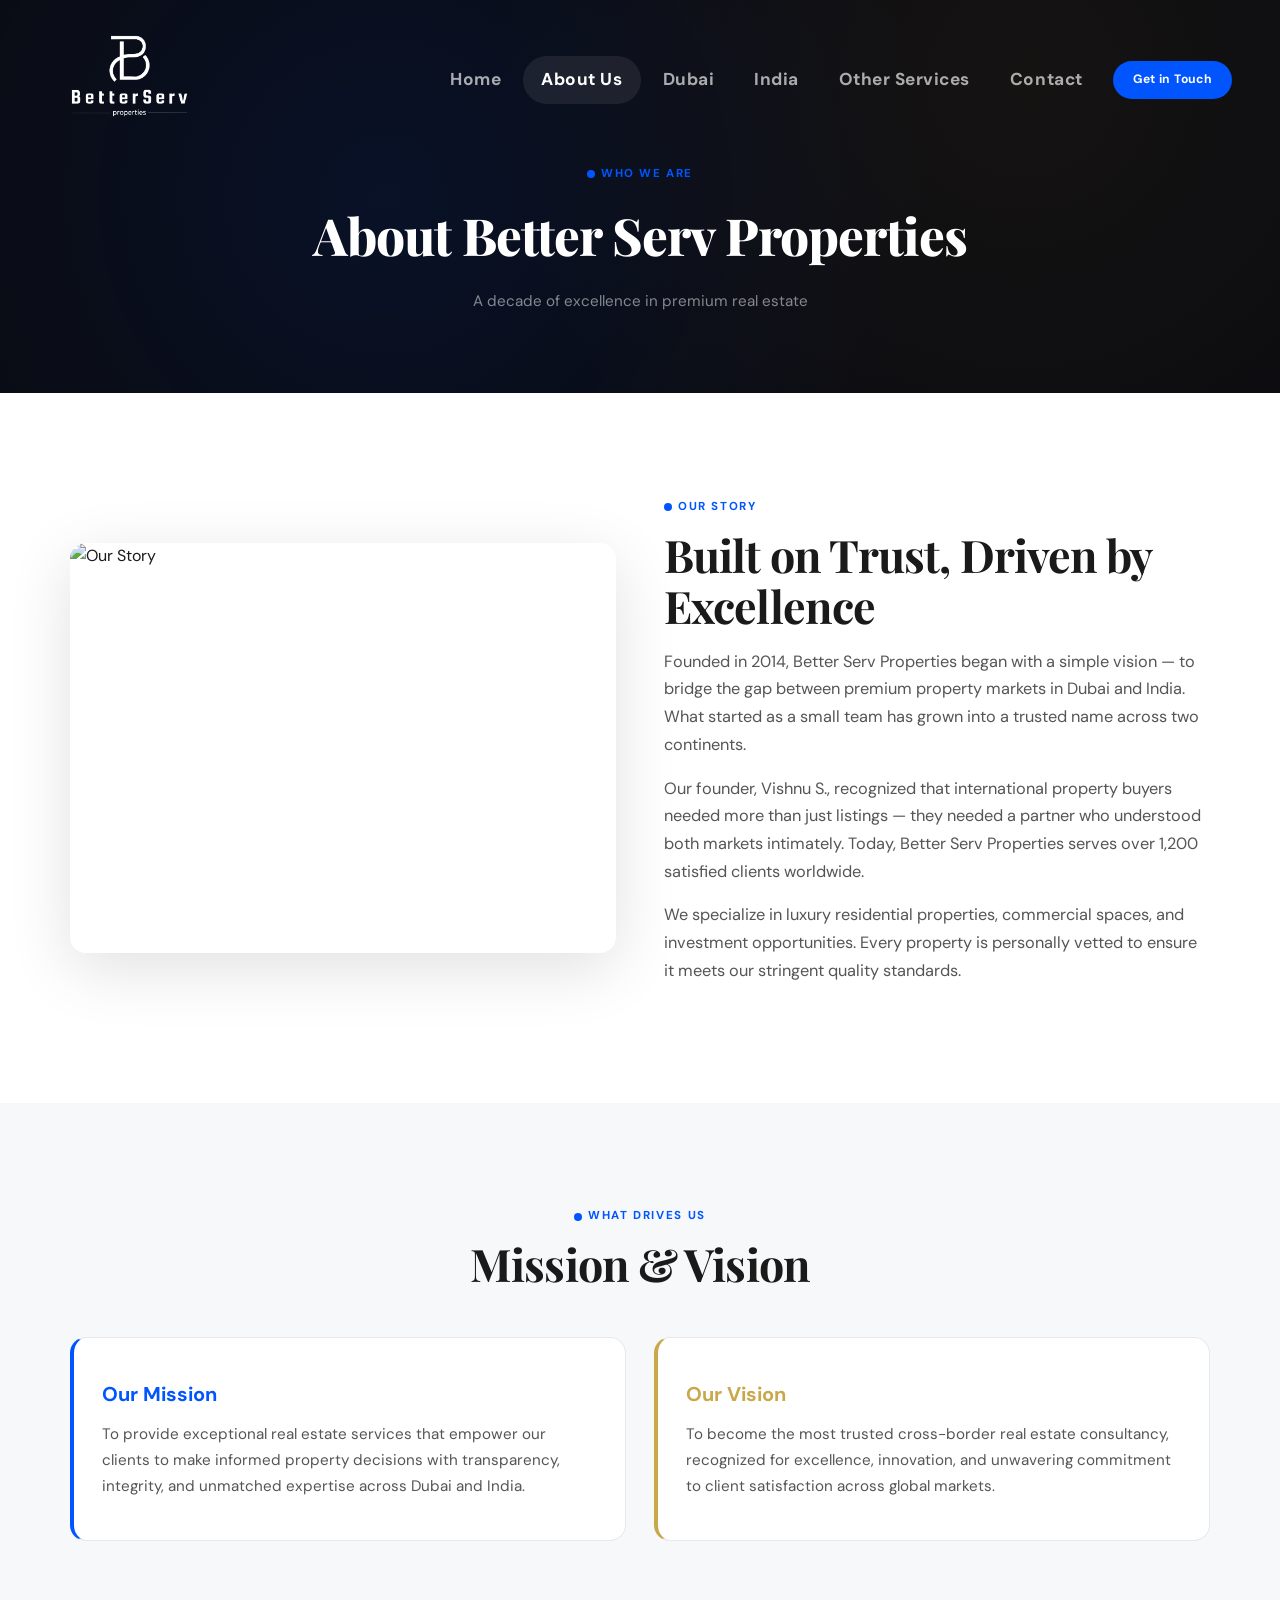
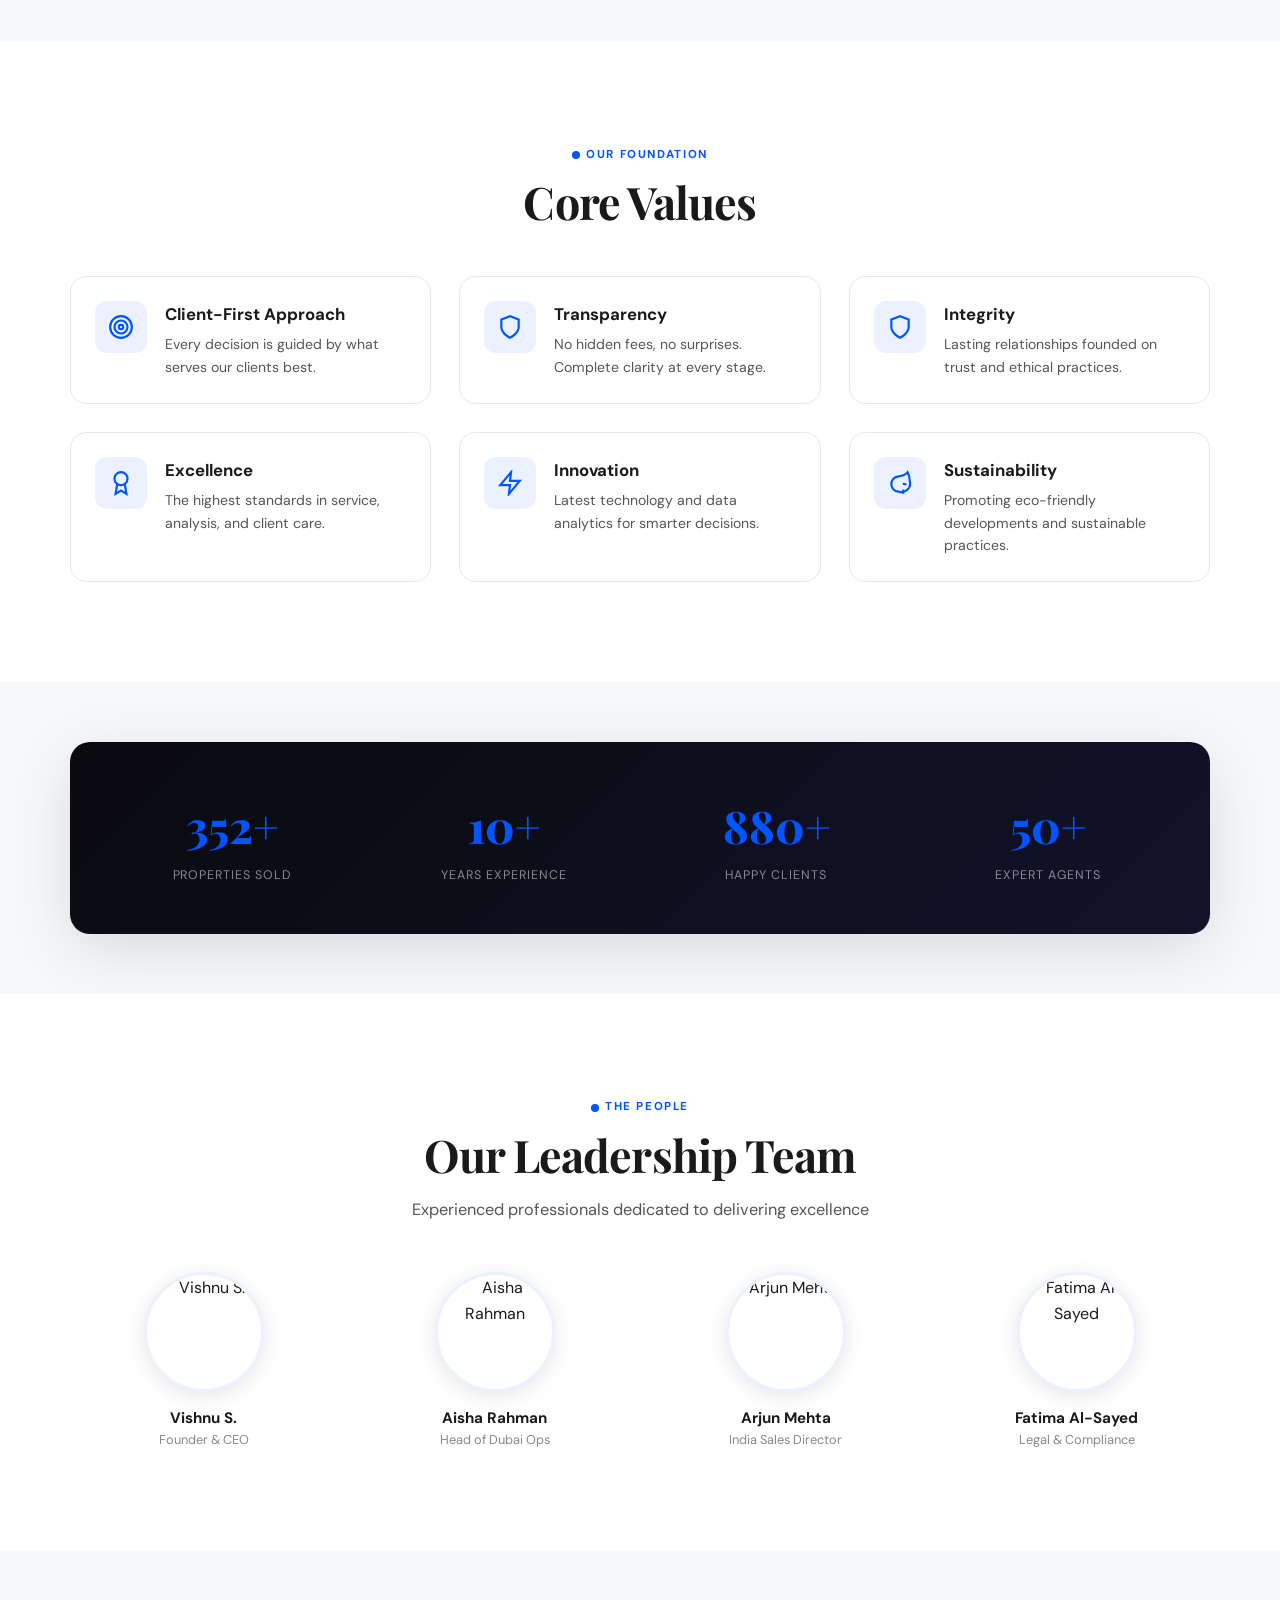
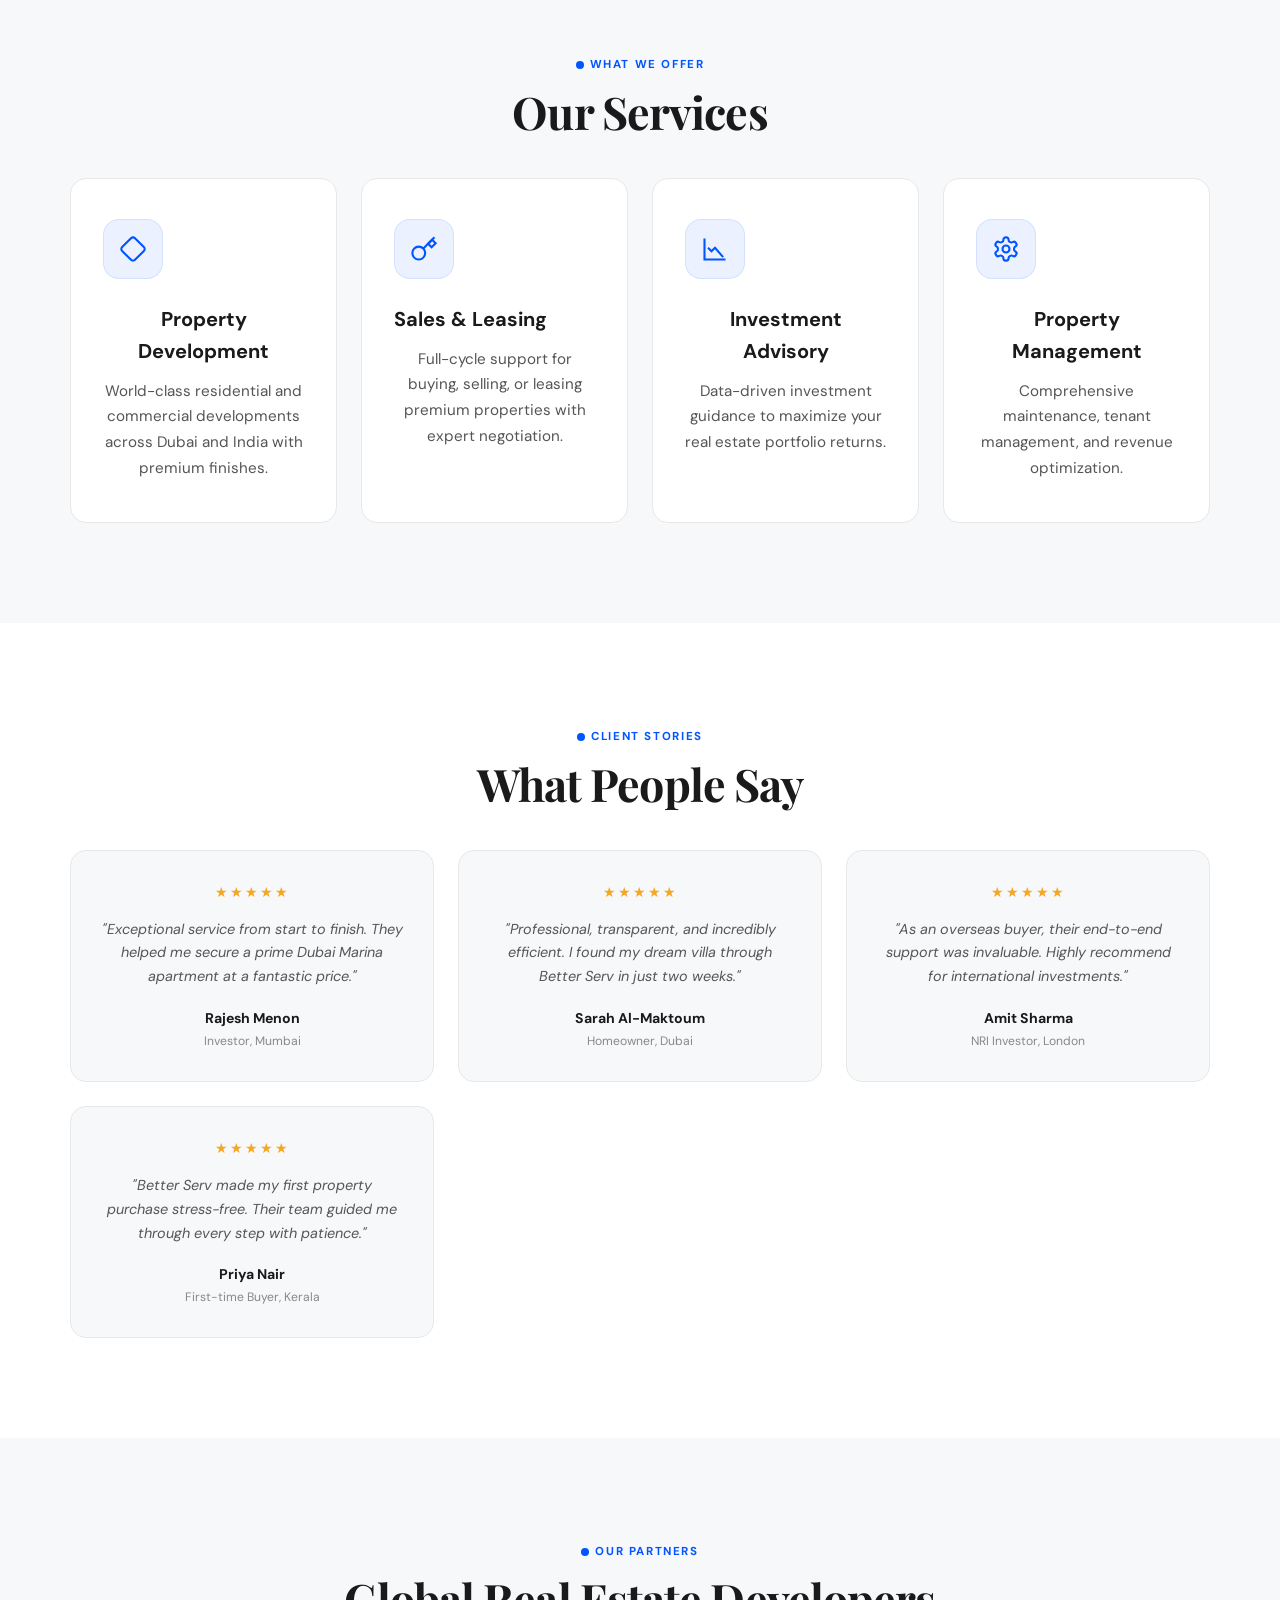
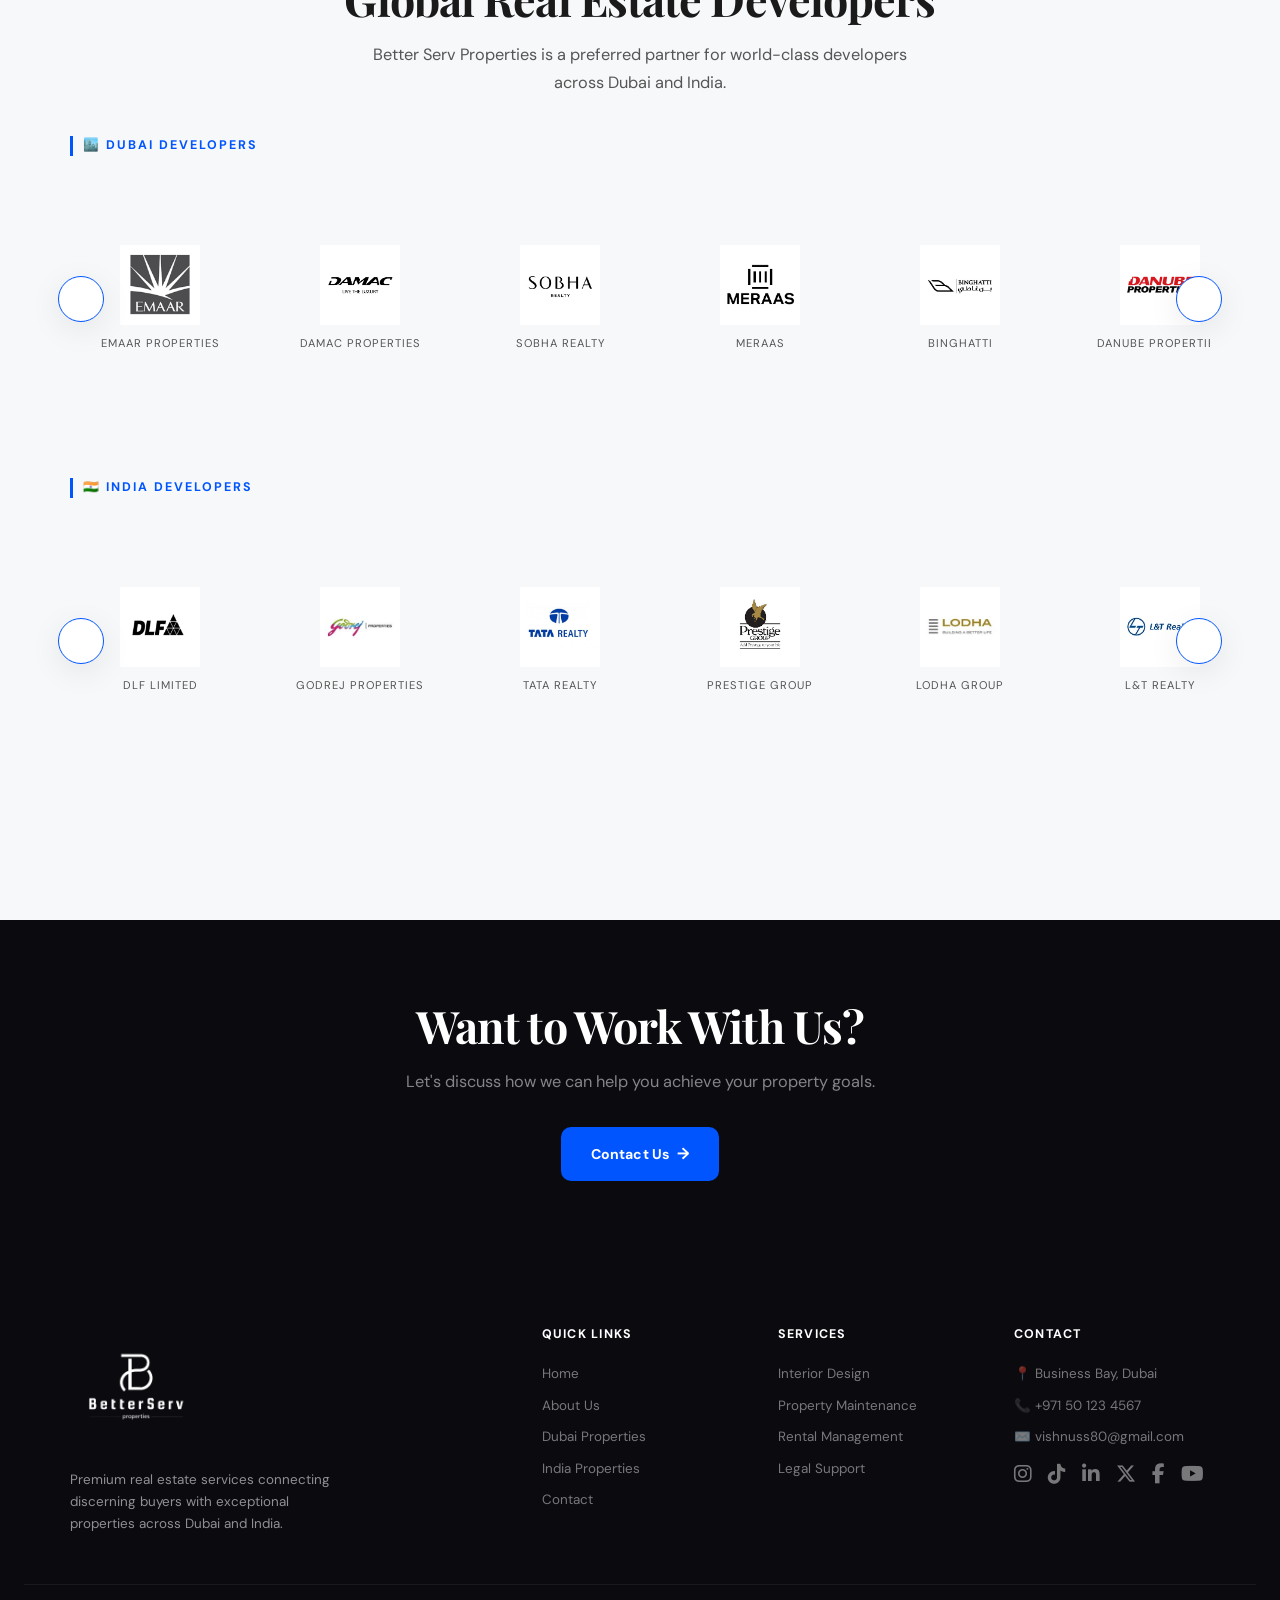
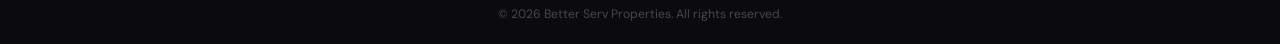
==== commit f322e7cc: "feat: convert SPA to multi-page architecture + update developer logos - Split monolithic SPA into 6 " ====
--- a/about.html
+++ b/about.html
@@ -1,170 +1,228 @@
-<!DOCTYPE html>
+<!doctype html>
 <html lang="en">
 <head>
-<meta charset="UTF-8"/>
-<meta name="viewport" content="width=device-width,initial-scale=1.0"/>
-<title>Better Real Estate – Premium Dubai & India Properties</title>
-<meta name="description" content="Better Real Estate offers premium luxury properties in Dubai and India. Find your dream home with expert guidance from our award-winning team."/>
-<link rel="stylesheet" href="style.css"/>
-<!-- Swiper -->
-<link rel="stylesheet" href="https://cdn.jsdelivr.net/npm/swiper@11/swiper-bundle.min.css"/>
+  <meta charset="UTF-8" />
+  <meta name="viewport" content="width=device-width, initial-scale=1.0" />
+  <title>About Us — Better Serv Properties</title>
+  <meta name="description" content="A decade of excellence in premium real estate across Dubai and India. Learn about Better Serv Properties, our team, values, and mission." />
+  <link rel="preconnect" href="https://fonts.googleapis.com" />
+  <link href="https://fonts.googleapis.com/css2?family=DM+Sans:wght@400;500;600;700;800&family=Playfair+Display:wght@600;700;800&display=swap" rel="stylesheet" />
+  <link rel="stylesheet" href="https://cdnjs.cloudflare.com/ajax/libs/font-awesome/6.4.0/css/all.min.css" />
+  <link rel="stylesheet" href="css/styles.css" />
 </head>
-<body>
-
-<!-- LOADER -->
-<div id="loader">
-  <div class="loader-logo">Better <span>Real Estate</span></div>
-  <div class="loader-track"><div id="loader-bar"></div></div>
-  <span id="loader-pct">Loading…</span>
-</div>
-
-<!-- DESKTOP CAPSULE NAV -->
-<nav class="capsule-nav" aria-label="Main navigation">
-  <a href="index.html" class="nav-logo"><img src="./Better Serv Logo-02.png" alt="Better Real Estate"></a>
-  <ul class="nav-links">
-    <li><a href="about.html">About</a></li>
-    <li><a href="services.html">Services</a></li>
-    <li><a href="india.html">India</a></li>
-    <li><a href="dubai.html">Dubai</a></li>
-    <li><a href="why.html">Why Us</a></li>
-    <li><a href="process.html">Process</a></li>
-    <li><a href="reviews.html">Reviews</a></li>
-    <li><a href="contact.html" class="nav-cta">Contact Us</a></li>
-  </ul>
-</nav>
-<!-- MOBILE TOP HEADER -->
-<header class="mobile-top-header" aria-label="Mobile branding">
-  <a href="index.html" class="nav-logo"><img src="./Better Serv Logo-02.png" alt="Better Real Estate"></a>
-</header>
-
-<!-- MOBILE BOTTOM NAV -->
-<nav class="mobile-nav" aria-label="Mobile navigation">
-  <ul>
-    <li><a href="index.html" class="active">
-      <svg viewBox="0 0 24 24"><path d="M3 9.5L12 3l9 6.5V20a1 1 0 01-1 1H4a1 1 0 01-1-1z"/><path d="M9 21V12h6v9"/></svg>Home</a></li>
-    <li><a href="india.html">
-      <svg viewBox="0 0 24 24"><path d="M3 9l9-7 9 7v11a2 2 0 01-2 2H5a2 2 0 01-2-2z"/><rect x="9" y="14" width="6" height="7"/></svg>India</a></li>
-    <li><a href="dubai.html">
-      <svg viewBox="0 0 24 24"><path d="M12 2C8.13 2 5 5.13 5 9c0 5.25 7 13 7 13s7-7.75 7-13c0-3.87-3.13-7-7-7z"/><circle cx="12" cy="9" r="2.5"/></svg>Dubai</a></li>
-    <li><a href="why.html">
-      <svg viewBox="0 0 24 24"><circle cx="12" cy="12" r="10"/><path d="M12 8v4l3 3"/></svg>Why Us</a></li>
-    <li><a href="contact.html">
-      <svg viewBox="0 0 24 24"><path d="M22 16.92v3a2 2 0 01-2.18 2 19.79 19.79 0 01-8.63-3.07A19.5 19.5 0 013.07 10.8 19.79 19.79 0 01.22 2.18 2 2 0 012.18 0h3a2 2 0 012 1.72c.127.96.361 1.903.7 2.81a2 2 0 01-.45 2.11L6.91 7.91a16 16 0 006.16 6.16l1.27-1.27a2 2 0 012.11-.45c.907.339 1.85.573 2.81.7A2 2 0 0122 16.92z"/></svg>Contact</a></li>
-  </ul>
-</nav>
-
-<!-- ═══════════════════════════════════════════
-     SECTION 2 – ABOUT US
-════════════════════════════════════════════ -->
-<section id="about">
-  <div class="container">
-    <div class="about-grid reveal">
-      <div class="about-img-wrap">
-        <img src="https://images.unsplash.com/photo-1512917774080-9991f1c4c750?w=800&q=80" alt="Luxury villa in Dubai" loading="lazy"/>
-        <div class="about-badge"><strong>15+</strong><span>Years Experience</span></div>
-      </div>
-      <div class="about-text">
-        <span class="section-tag">About Us</span>
-        <h2 class="section-title">Dubai's Most <span>Trusted</span> Real Estate Partner</h2>
-        <p class="section-lead">Better Real Estate bridges the gap between luxury living and smart investment. From Dubai's iconic skyline to India's vibrant cities, we help you own the extraordinary.</p>
-        <div class="about-stats">
-          <div class="about-stat-card"><strong>500+</strong><span>Properties Sold</span></div>
-          <div class="about-stat-card"><strong>1000+</strong><span>Happy Clients</span></div>
-          <div class="about-stat-card"><strong>50+</strong><span>Award Wins</span></div>
-          <div class="about-stat-card"><strong>2</strong><span>Countries</span></div>
-        </div>
-        <a href="contact.html" class="btn btn-primary">Get In Touch</a>
-      </div>
+<body data-page="about">
+
+  <!-- ─── LOADER ─── -->
+  <div id="app-loader" class="app-loader">
+    <img src="logo.png" alt="Loading..." class="loader-logo" />
+  </div>
+
+  <!-- ─── HEADER ─── -->
+  <header class="cap-hdr" id="mainHeader">
+    <a href="index.html" class="logo"><img src="logo.png" alt="Better Serv Logo" /></a>
+    <nav class="dnav">
+      <a href="index.html">Home</a>
+      <a href="about.html" class="active">About Us</a>
+      <a href="dubai.html">Dubai</a>
+      <a href="india.html">India</a>
+      <a href="services.html">Other Services</a>
+      <a href="contact.html">Contact</a>
+    </nav>
+    <a href="contact.html" class="cta-btn">Get in Touch</a>
+  </header>
+
+  <!-- ─── MOBILE NAV ─── -->
+  <nav class="mob-bar">
+    <a href="index.html">
+      <svg viewBox="0 0 24 24" stroke-linecap="round" stroke-linejoin="round"><path d="m3 9 9-7 9 7v11a2 2 0 0 1-2 2H5a2 2 0 0 1-2-2z"></path><polyline points="9 22 9 12 15 12 15 22"></polyline></svg>
+      Home
+    </a>
+    <a href="dubai.html">
+      <svg viewBox="0 0 24 24" stroke-linecap="round" stroke-linejoin="round"><path d="M4 10h16M12 22V2M4 22V10M20 22V10M8 22V14M16 22V14"></path></svg>
+      Dubai
+    </a>
+    <a href="india.html">
+      <svg viewBox="0 0 24 24" stroke-linecap="round" stroke-linejoin="round"><path d="M2 22v-4h20v4M4 18V6a2 2 0 0 1 2-2h12a2 2 0 0 1 2 2v12M9 18v-6h6v6"></path></svg>
+      India
+    </a>
+    <a href="about.html" class="active">
+      <svg viewBox="0 0 24 24" stroke-linecap="round" stroke-linejoin="round"><circle cx="12" cy="12" r="10"></circle><path d="M12 16v-4M12 8h.01"></path></svg>
+      About
+    </a>
+    <a href="services.html">
+      <svg viewBox="0 0 24 24" stroke-linecap="round" stroke-linejoin="round"><rect width="20" height="14" x="2" y="7" rx="2" ry="2"></rect><path d="M16 21V5a2 2 0 0 0-2-2h-4a2 2 0 0 0-2 2v16"></path></svg>
+      Services
+    </a>
+    <a href="contact.html">
+      <svg viewBox="0 0 24 24" stroke-linecap="round" stroke-linejoin="round"><rect width="20" height="16" x="2" y="4" rx="2"></rect><path d="m22 7-8.97 5.7a1.94 1.94 0 0 1-2.06 0L2 7"></path></svg>
+      Contact
+    </a>
+  </nav>
+
+  <!-- ─── PAGE ─── -->
+  <main class="page">
+
+    <!-- BANNER -->
+    <div class="page-banner">
+      <div class="section-tag reveal">Who We Are</div>
+      <h1 class="reveal d1">About Better Serv Properties</h1>
+      <p class="reveal d2">A decade of excellence in premium real estate</p>
     </div>
-  </div>
-</section>
-
-<!-- FOOTER -->
-<footer>
-  <div class="container">
-    <div class="footer-grid">
-      <div class="footer-brand">
-        <div class="footer-logo"><img src="./Better Serv Logo-02.png" alt="Better Real Estate"></div>
-        <p>Your trusted partner for luxury real estate across Dubai and India. Turning property dreams into reality since 2009.</p>
-        <div class="social-links">
-          <a href="#" class="social-link" aria-label="Facebook"><svg viewBox="0 0 24 24"><path d="M18 2h-3a5 5 0 00-5 5v3H7v4h3v8h4v-8h3l1-4h-4V7a1 1 0 011-1h3z"/></svg></a>
-          <a href="#" class="social-link" aria-label="Instagram"><svg viewBox="0 0 24 24"><rect x="2" y="2" width="20" height="20" rx="5" ry="5"/><path d="M16 11.37A4 4 0 1112.63 8 4 4 0 0116 11.37z"/><line x1="17.5" y1="6.5" x2="17.51" y2="6.5"/></svg></a>
-          <a href="#" class="social-link" aria-label="LinkedIn"><svg viewBox="0 0 24 24"><path d="M16 8a6 6 0 016 6v7h-4v-7a2 2 0 00-2-2 2 2 0 00-2 2v7h-4v-7a6 6 0 016-6z"/><rect x="2" y="9" width="4" height="12"/><circle cx="4" cy="4" r="2"/></svg></a>
-          <a href="#" class="social-link" aria-label="YouTube"><svg viewBox="0 0 24 24"><path d="M22.54 6.42a2.78 2.78 0 00-1.95-1.96C18.88 4 12 4 12 4s-6.88 0-8.59.46a2.78 2.78 0 00-1.95 1.96A29 29 0 001 12a29 29 0 00.46 5.58A2.78 2.78 0 003.41 19.6C5.12 20 12 20 12 20s6.88 0 8.59-.4a2.78 2.78 0 001.95-1.95A29 29 0 0023 12a29 29 0 00-.46-5.58z"/><polygon points="9.75 15.02 15.5 12 9.75 8.98 9.75 15.02"/></svg></a>
-        </div>
-      </div>
-      <div class="footer-col">
-        <h4>Quick Links</h4>
-        <ul>
-          <li><a href="about.html">About Us</a></li>
-          <li><a href="services.html">Our Services</a></li>
-          <li><a href="india.html">India Properties</a></li>
-          <li><a href="dubai.html">Dubai Properties</a></li>
-          <li><a href="process.html">Our Process</a></li>
-          <li><a href="contact.html">Contact</a></li>
-        </ul>
-      </div>
-      <div class="footer-col">
-        <h4>Legal</h4>
-        <ul>
-          <li><a href="#">Privacy Policy</a></li>
-          <li><a href="#">Terms of Service</a></li>
-          <li><a href="#">Cookie Policy</a></li>
-          <li><a href="#">Disclaimer</a></li>
-          <li><a href="#">Sitemap</a></li>
-        </ul>
-      </div>
-      <div class="footer-col">
-        <h4>Newsletter</h4>
-        <p style="font-size:.84rem;color:rgba(255,255,255,.45);margin-bottom:16px;line-height:1.6">Get exclusive property listings and market insights delivered to your inbox.</p>
-        <div class="footer-newsletter">
-          <input type="email" placeholder="Your email address"/>
-          <button class="btn btn-primary">Subscribe</button>
-        </div>
-      </div>
+
+    <!-- OUR STORY -->
+    <section class="section" style="background:var(--bg)">
+      <div class="section-inner about-split">
+        <div class="reveal fl">
+          <img src="https://images.unsplash.com/photo-1600607687939-ce8a6c25118c?w=600&h=500&fit=crop" alt="Our Story" class="about-img">
+        </div>
+        <div class="reveal fr d2">
+          <div class="section-tag">Our Story</div>
+          <h2 class="section-title">Built on Trust, Driven by Excellence</h2>
+          <p class="section-subtitle" style="margin-bottom:16px">Founded in 2014, Better Serv Properties began with a simple vision — to bridge the gap between premium property markets in Dubai and India. What started as a small team has grown into a trusted name across two continents.</p>
+          <p class="section-subtitle" style="margin-bottom:16px">Our founder, Vishnu S., recognized that international property buyers needed more than just listings — they needed a partner who understood both markets intimately. Today, Better Serv Properties serves over 1,200 satisfied clients worldwide.</p>
+          <p class="section-subtitle">We specialize in luxury residential properties, commercial spaces, and investment opportunities. Every property is personally vetted to ensure it meets our stringent quality standards.</p>
+        </div>
+      </div>
+    </section>
+
+    <!-- MISSION & VISION -->
+    <section class="section" style="background:var(--bg-alt)">
+      <div class="section-inner">
+        <div style="text-align:center;margin-bottom:48px">
+          <div class="section-tag reveal" style="justify-content:center">What Drives Us</div>
+          <h2 class="section-title reveal d1">Mission &amp; Vision</h2>
+        </div>
+        <div style="display:grid;grid-template-columns:repeat(auto-fit,minmax(300px,1fr));gap:28px">
+          <div class="fc reveal d2" style="border-left:4px solid var(--blue);padding-left:28px">
+            <h3 style="color:var(--blue);margin-bottom:12px">Our Mission</h3>
+            <p>To provide exceptional real estate services that empower our clients to make informed property decisions with transparency, integrity, and unmatched expertise across Dubai and India.</p>
+          </div>
+          <div class="fc reveal d3" style="border-left:4px solid var(--gold);padding-left:28px">
+            <h3 style="color:var(--gold);margin-bottom:12px">Our Vision</h3>
+            <p>To become the most trusted cross-border real estate consultancy, recognized for excellence, innovation, and unwavering commitment to client satisfaction across global markets.</p>
+          </div>
+        </div>
+      </div>
+    </section>
+
+    <!-- CORE VALUES -->
+    <section class="section" style="background:var(--bg)">
+      <div class="section-inner">
+        <div style="text-align:center;margin-bottom:48px">
+          <div class="section-tag reveal" style="justify-content:center">Our Foundation</div>
+          <h2 class="section-title reveal d1">Core Values</h2>
+        </div>
+        <div class="val-grid" id="val-grid"></div>
+      </div>
+    </section>
+
+    <!-- STATS -->
+    <section class="section" style="padding:60px 24px;background:var(--bg-alt)">
+      <div class="section-inner">
+        <div class="stats-strip" id="statsBar"></div>
+      </div>
+    </section>
+
+    <!-- TEAM -->
+    <section class="section" style="background:var(--bg)">
+      <div class="section-inner" style="text-align:center">
+        <div class="section-tag reveal" style="justify-content:center">The People</div>
+        <h2 class="section-title reveal d1">Our Leadership Team</h2>
+        <p class="section-subtitle reveal d2" style="margin:0 auto 48px">Experienced professionals dedicated to delivering excellence</p>
+        <div class="team-grid" id="team-grid"></div>
+      </div>
+    </section>
+
+    <!-- SERVICES -->
+    <section class="section" style="background:var(--bg-alt)">
+      <div class="section-inner" style="text-align:center">
+        <div class="section-tag reveal" style="justify-content:center">What We Offer</div>
+        <h2 class="section-title reveal d1">Our Services</h2>
+        <div class="feat-grid" style="margin-top:40px" id="svc-grid"></div>
+      </div>
+    </section>
+
+    <!-- TESTIMONIALS -->
+    <section class="section" style="background:var(--bg)">
+      <div class="section-inner" style="text-align:center">
+        <div class="section-tag reveal" style="justify-content:center">Client Stories</div>
+        <h2 class="section-title reveal d1">What People Say</h2>
+        <div class="test-grid" style="margin-top:40px" id="testimonials-grid"></div>
+      </div>
+    </section>
+
+    <!-- PARTNER DEVELOPERS -->
+    <section class="section" style="background:var(--bg-alt)">
+      <div class="section-inner" style="text-align:center">
+        <div class="section-tag reveal" style="justify-content:center">Our Partners</div>
+        <h2 class="section-title reveal d1">Global Real Estate Developers</h2>
+        <p class="section-subtitle reveal d2" style="margin:0 auto 40px">Better Serv Properties is a preferred partner for world-class developers across Dubai and India.</p>
+        <div class="dev-block">
+          <span class="dev-slider-label">🏙️ Dubai Developers</span>
+          <div id="dubai-dev-wrap"></div>
+        </div>
+        <div class="dev-block">
+          <span class="dev-slider-label">🇮🇳 India Developers</span>
+          <div id="india-dev-wrap"></div>
+        </div>
+      </div>
+    </section>
+
+    <!-- CTA -->
+    <section class="section" style="background:var(--bg-dark);text-align:center;padding:80px 24px">
+      <div class="section-inner">
+        <h2 class="section-title reveal" style="color:#fff">Want to Work With Us?</h2>
+        <p class="section-subtitle reveal d1" style="color:rgba(255,255,255,0.5);margin:0 auto 32px">Let's discuss how we can help you achieve your property goals.</p>
+        <div class="reveal d2">
+          <a href="contact.html" class="btn btn-blue">Contact Us <span class="btn-icon">→</span></a>
+        </div>
+      </div>
+    </section>
+
+    <!-- FOOTER -->
+    <div class="footer">
+      <div class="footer-grid">
+        <div>
+          <div class="fl"><img src="logo.png" alt="Better Serv Properties" /></div>
+          <p>Premium real estate services connecting discerning buyers with exceptional properties across Dubai and India.</p>
+        </div>
+        <div>
+          <h4>Quick Links</h4>
+          <a href="index.html">Home</a>
+          <a href="about.html">About Us</a>
+          <a href="dubai.html">Dubai Properties</a>
+          <a href="india.html">India Properties</a>
+          <a href="contact.html">Contact</a>
+        </div>
+        <div>
+          <h4>Services</h4>
+          <a href="services.html">Interior Design</a>
+          <a href="services.html">Property Maintenance</a>
+          <a href="services.html">Rental Management</a>
+          <a href="services.html">Legal Support</a>
+        </div>
+        <div>
+          <h4>Contact</h4>
+          <a href="#">📍 Business Bay, Dubai</a>
+          <a href="#">📞 +971 50 123 4567</a>
+          <a href="mailto:vishnuss80@gmail.com">✉️ vishnuss80@gmail.com</a>
+          <div class="social-links">
+            <a href="#"><i class="fa-brands fa-instagram"></i></a>
+            <a href="#"><i class="fa-brands fa-tiktok"></i></a>
+            <a href="#"><i class="fa-brands fa-linkedin-in"></i></a>
+            <a href="#"><i class="fa-brands fa-x-twitter"></i></a>
+            <a href="#"><i class="fa-brands fa-facebook-f"></i></a>
+            <a href="#"><i class="fa-brands fa-youtube"></i></a>
+          </div>
+        </div>
+      </div>
+      <div class="footer-btm">© 2026 Better Serv Properties. All rights reserved.</div>
     </div>
-    <div class="footer-bottom">
-      <span>&copy; 2025 Better Real Estate. All rights reserved.</span>
-      <div style="display:flex;gap:20px">
-        <a href="#">Privacy</a><a href="#">Terms</a><a href="#">Cookies</a>
-      </div>
-    </div>
-  </div>
-</footer>
-
-<div class="mobile-footer-spacer"></div>
-
-<!-- ═══════════════════════════════════════════
-     PROPERTY MODAL
-════════════════════════════════════════════ -->
-<div id="property-modal" role="dialog" aria-modal="true" aria-labelledby="modal-property-title">
-  <div class="modal-overlay"></div>
-  <div class="modal-box">
-    <button id="modal-close" aria-label="Close modal">&times;</button>
-    <div class="modal-img-side">
-      <img id="modal-property-img" src="" alt=""/>
-    </div>
-    <div class="modal-form-side">
-      <h3 id="modal-property-title"></h3>
-      <p class="modal-meta" id="modal-property-location"></p>
-      <p class="modal-price" id="modal-property-price"></p>
-      <form id="modal-contact-form" novalidate>
-        <input type="hidden" name="property" id="modal-hidden-property"/>
-        <div class="form-group"><label for="m-name">Your Name</label><input id="m-name" type="text" name="name" placeholder="Full name" required/></div>
-        <div class="form-group"><label for="m-email">Email</label><input id="m-email" type="email" name="email" placeholder="you@example.com" required/></div>
-        <div class="form-group"><label for="m-phone">Phone</label><input id="m-phone" type="tel" name="phone" placeholder="+971 or +91 ..."/></div>
-        <div class="form-group"><label for="m-msg">Message</label><textarea id="m-msg" name="message" placeholder="I'm interested in this property…"></textarea></div>
-        <button type="submit" class="btn btn-primary">Send Enquiry &#8594;</button>
-      </form>
-    </div>
-  </div>
-</div>
-
-<!-- CDN Scripts -->
-<script src="https://cdn.jsdelivr.net/npm/swiper@11/swiper-bundle.min.js"></script>
-<script src="https://cdnjs.cloudflare.com/ajax/libs/gsap/3.12.5/gsap.min.js"></script>
-<script src="https://cdnjs.cloudflare.com/ajax/libs/gsap/3.12.5/ScrollTrigger.min.js"></script>
-
-<script src="main.js"></script>
+
+  </main>
+
+  <script src="js/data.js"></script>
+  <script src="js/templates.js"></script>
+  <script src="js/app.js"></script>
 </body>
 </html>
--- a/css/styles.css
+++ b/css/styles.css
@@ -0,0 +1,1580 @@
+:root {
+  --bg: #ffffff;
+  --bg-alt: #f7f8fa;
+  --bg-dark: #0a0a0f;
+  --bg-card: #ffffff;
+  --blue: #0055ff;
+  --blue-hover: #0044cc;
+  --blue-light: rgba(0, 85, 255, 0.08);
+  --blue-glow: rgba(0, 85, 255, 0.25);
+  --gold: #c9a84c;
+  --text: #1a1a1a;
+  --text-mid: #555;
+  --text-light: #888;
+  --border: #e8e8e8;
+  --radius: 16px;
+  --radius-sm: 10px;
+  --radius-pill: 50px;
+  --shadow-sm: 0 2px 12px rgba(0, 0, 0, 0.06);
+  --shadow-md: 0 8px 32px rgba(0, 0, 0, 0.08);
+  --shadow-lg: 0 16px 64px rgba(0, 0, 0, 0.12);
+  --shadow-card: 0 4px 24px rgba(0, 0, 0, 0.07);
+  --font-body: "DM Sans", sans-serif;
+  --font-display: "Playfair Display", serif;
+  --ease: cubic-bezier(0.25, 0.46, 0.45, 0.94);
+}
+
+*,
+*::before,
+*::after {
+  margin: 0;
+  padding: 0;
+  box-sizing: border-box;
+}
+
+html {
+  scroll-behavior: smooth;
+}
+
+body {
+  font-family: var(--font-body);
+  color: var(--text);
+  background: var(--bg);
+  overflow-x: hidden;
+  line-height: 1.6;
+  -webkit-font-smoothing: antialiased;
+}
+
+img {
+  max-width: 100%;
+  display: block;
+}
+
+a {
+  text-decoration: none;
+  color: inherit;
+}
+
+button {
+  font-family: var(--font-body);
+  cursor: pointer;
+}
+
+@keyframes fadeUp {
+  from {
+    opacity: 0;
+    transform: translateY(30px);
+  }
+
+  to {
+    opacity: 1;
+    transform: translateY(0);
+  }
+}
+
+@keyframes fadeIn {
+  from {
+    opacity: 0;
+  }
+
+  to {
+    opacity: 1;
+  }
+}
+
+@keyframes scaleIn {
+  from {
+    opacity: 0;
+    transform: scale(0.92);
+  }
+
+  to {
+    opacity: 1;
+    transform: scale(1);
+  }
+}
+
+@keyframes heroSlideIn {
+  from {
+    opacity: 0;
+    transform: scale(1.06);
+  }
+
+  to {
+    opacity: 1;
+    transform: scale(1);
+  }
+}
+
+@keyframes float {
+
+  0%,
+  100% {
+    transform: translateY(0);
+  }
+
+  50% {
+    transform: translateY(-10px);
+  }
+}
+
+.reveal {
+  opacity: 0;
+  transform: translateY(28px);
+  transition:
+    opacity 0.7s var(--ease),
+    transform 0.7s var(--ease);
+}
+
+.reveal.fl {
+  transform: translateX(-28px);
+}
+
+.reveal.fr {
+  transform: translateX(28px);
+}
+
+.reveal.fs {
+  transform: scale(0.9);
+}
+
+.reveal.vis {
+  opacity: 1;
+  transform: translate(0) scale(1);
+}
+
+.reveal.d1 {
+  transition-delay: 0.1s;
+}
+
+.reveal.d2 {
+  transition-delay: 0.2s;
+}
+
+.reveal.d3 {
+  transition-delay: 0.3s;
+}
+
+.reveal.d4 {
+  transition-delay: 0.4s;
+}
+
+.reveal.d5 {
+  transition-delay: 0.5s;
+}
+
+.reveal.d6 {
+  transition-delay: 0.6s;
+}
+
+.reveal.d7 {
+  transition-delay: 0.7s;
+}
+
+.reveal.d8 {
+  transition-delay: 0.8s;
+}
+
+.page {
+  animation: fadeUp 0.45s ease forwards;
+}
+
+/* ─── HEADER ─── */
+.cap-hdr {
+  position: fixed;
+  top: 0;
+  left: 0;
+  right: 0;
+  z-index: 9000;
+  background: transparent;
+  padding: 0 48px;
+  display: flex;
+  align-items: center;
+  gap: 12px;
+  width: 100%;
+  transition: background 0.35s ease, box-shadow 0.35s ease;
+  border: none;
+  border-radius: 0;
+  backdrop-filter: none;
+  -webkit-backdrop-filter: none;
+  box-shadow: none;
+}
+
+.cap-hdr.scrolled {
+  background: rgba(10, 10, 15, 0.97);
+  box-shadow: 0 4px 24px rgba(0, 0, 0, 0.4);
+}
+
+.cap-hdr .logo {
+  display: flex;
+  align-items: center;
+  margin-right: auto;
+}
+
+.cap-hdr .logo img {
+  height: 160px;
+  width: auto;
+  object-fit: contain;
+  padding: 0;
+  transition: transform 0.3s ease;
+}
+
+.cap-hdr .logo:hover img {
+  transform: scale(1.02);
+}
+
+.cap-hdr .dnav {
+  display: flex;
+  gap: 4px;
+}
+
+.cap-hdr .dnav a {
+  color: rgba(255, 255, 255, 0.65);
+  font-size: 1.08rem;
+  font-weight: 700;
+  padding: 10px 18px;
+  border-radius: var(--radius-pill);
+  transition: all 0.25s;
+  letter-spacing: 0.03em;
+  white-space: nowrap;
+}
+
+.cap-hdr .dnav a:hover,
+.cap-hdr .dnav a.active {
+  color: #fff;
+  background: rgba(255, 255, 255, 0.08);
+}
+
+.cap-hdr .cta-btn {
+  background: var(--blue);
+  color: #fff;
+  border: none;
+  border-radius: var(--radius-pill);
+  padding: 9px 20px;
+  font-size: 0.76rem;
+  font-weight: 700;
+  letter-spacing: 0.03em;
+  transition: all 0.25s;
+  white-space: nowrap;
+}
+
+.cap-hdr .cta-btn:hover {
+  background: var(--blue-hover);
+  transform: translateY(-1px);
+}
+
+.mob-bar {
+  display: none;
+  position: fixed;
+  bottom: 0;
+  left: 0;
+  right: 0;
+  z-index: 9000;
+  background: rgba(10, 10, 15, 0.96);
+  backdrop-filter: blur(20px);
+  -webkit-backdrop-filter: blur(20px);
+  justify-content: space-around;
+  padding: 8px 0 max(8px, env(safe-area-inset-bottom));
+  border-top: 1px solid rgba(255, 255, 255, 0.07);
+}
+
+.mob-bar a {
+  display: flex;
+  flex-direction: column;
+  align-items: center;
+  gap: 3px;
+  color: rgba(255, 255, 255, 0.4);
+  font-size: 0.6rem;
+  font-weight: 500;
+  min-width: 48px;
+  min-height: 44px;
+  justify-content: center;
+  transition: color 0.2s;
+}
+
+.mob-bar a svg {
+  width: 20px;
+  height: 20px;
+  stroke: currentColor;
+  fill: none;
+  stroke-width: 1.8;
+}
+
+.mob-bar a.active {
+  color: var(--blue);
+}
+
+@media (max-width: 768px) {
+  .mob-bar {
+    display: flex !important;
+  }
+
+  .cap-hdr .dnav,
+  .cap-hdr .cta-btn {
+    display: none !important;
+  }
+
+  .cap-hdr {
+    padding: 12px 24px;
+    max-width: 100%;
+    width: 100%;
+    left: 0;
+    right: 0;
+    transform: none;
+    justify-content: center;
+    background: rgba(10, 10, 15, 0.1);
+  }
+
+  .cap-hdr.scrolled {
+    background: rgba(10, 10, 15, 0.98);
+  }
+
+  .cap-hdr .logo {
+    margin-right: 0;
+    justify-content: center;
+    width: 100%;
+  }
+
+  .cap-hdr .logo img {
+    height: 95px;
+  }
+
+  .hero-content {
+    text-align: center;
+    padding: 180px 20px 80px;
+  }
+
+  .hero-content .section-tag {
+    justify-content: center;
+  }
+
+  .hero-content p {
+    margin: 0 auto 32px;
+  }
+
+  .hero-btns {
+    justify-content: center;
+  }
+
+  .section {
+    padding: 60px 20px;
+  }
+}
+
+/* ─── BUTTONS ─── */
+.btn {
+  display: inline-flex;
+  align-items: center;
+  gap: 8px;
+  font-family: var(--font-body);
+  font-weight: 700;
+  font-size: 0.88rem;
+  padding: 14px 30px;
+  border-radius: var(--radius-sm);
+  border: none;
+  cursor: pointer;
+  transition: all 0.35s var(--ease);
+  min-height: 48px;
+  letter-spacing: 0.01em;
+}
+
+.btn-blue {
+  background: var(--blue);
+  color: #fff;
+}
+
+.btn-blue:hover {
+  background: var(--blue-hover);
+  transform: translateY(-2px);
+  box-shadow: 0 8px 24px var(--blue-glow);
+}
+
+.btn-dark {
+  background: var(--bg-dark);
+  color: #fff;
+}
+
+.btn-dark:hover {
+  background: #222;
+  transform: translateY(-2px);
+}
+
+.btn-outline {
+  background: transparent;
+  color: #fff;
+  border: 1.5px solid rgba(255, 255, 255, 0.3);
+}
+
+.btn-outline:hover {
+  border-color: #fff;
+  background: rgba(255, 255, 255, 0.06);
+}
+
+.btn-outline-dark {
+  background: transparent;
+  color: var(--text);
+  border: 1.5px solid var(--border);
+}
+
+.btn-outline-dark:hover {
+  border-color: var(--blue);
+  color: var(--blue);
+}
+
+.btn-icon {
+  font-size: 1rem;
+  transition: transform 0.2s;
+}
+
+.btn:hover .btn-icon {
+  transform: translateX(3px);
+}
+
+/* ─── SECTIONS ─── */
+.section {
+  padding: 100px 24px;
+}
+
+.section-inner {
+  max-width: 1140px;
+  margin: 0 auto;
+}
+
+.section-tag {
+  display: inline-flex;
+  align-items: center;
+  gap: 6px;
+  color: var(--blue);
+  font-weight: 700;
+  font-size: 0.72rem;
+  letter-spacing: 0.14em;
+  text-transform: uppercase;
+  margin-bottom: 12px;
+}
+
+.section-tag::before {
+  content: "";
+  width: 8px;
+  height: 8px;
+  border-radius: 50%;
+  background: var(--blue);
+  display: inline-block;
+}
+
+.section-title {
+  font-family: var(--font-display);
+  font-size: clamp(1.8rem, 4vw, 2.8rem);
+  font-weight: 700;
+  letter-spacing: -0.02em;
+  line-height: 1.15;
+  margin-bottom: 16px;
+}
+
+.section-subtitle {
+  color: var(--text-mid);
+  font-size: 1.02rem;
+  line-height: 1.7;
+  max-width: 560px;
+}
+
+/* ─── HERO ─── */
+.hero {
+  position: relative;
+  min-height: 100vh;
+  display: flex;
+  align-items: center;
+  overflow: hidden;
+  background: var(--bg-dark);
+}
+
+.hero-slide {
+  position: absolute;
+  inset: 0;
+  opacity: 0;
+  background-size: cover;
+  background-position: center;
+  transition: none;
+}
+
+.hero-slide::after {
+  content: "";
+  position: absolute;
+  inset: 0;
+  background: linear-gradient(to right,
+      rgba(0, 0, 0, 0.85) 0%,
+      rgba(0, 0, 0, 0.4) 50%,
+      rgba(0, 0, 0, 0.1) 100%);
+}
+
+@media (max-width: 768px) {
+  .hero-slide::after {
+    background: rgba(0, 0, 0, 0.65);
+  }
+}
+
+.hero-slide.active {
+  opacity: 1;
+  animation: heroSlideIn 1s ease forwards;
+}
+
+.hero-dots {
+  position: absolute;
+  bottom: 40px;
+  left: 50%;
+  transform: translateX(-50%);
+  display: flex;
+  gap: 10px;
+  z-index: 10;
+}
+
+.hero-dot {
+  width: 10px;
+  height: 10px;
+  border-radius: 50%;
+  border: 2px solid rgba(255, 255, 255, 0.5);
+  background: transparent;
+  cursor: pointer;
+  transition: all 0.3s;
+  padding: 0;
+}
+
+.hero-dot.active {
+  background: #fff;
+  border-color: #fff;
+  width: 28px;
+  border-radius: 10px;
+}
+
+.hero-content {
+  position: relative;
+  z-index: 5;
+  max-width: 1140px;
+  width: 100%;
+  padding: 160px 48px 100px;
+  margin: 0 auto;
+  text-align: left;
+}
+
+.hero-content .section-tag {
+  color: var(--gold);
+  justify-content: flex-start;
+}
+
+.hero-content .section-tag::before {
+  background: var(--gold);
+}
+
+.hero-content h1 {
+  font-family: var(--font-display);
+  font-size: clamp(2.4rem, 6vw, 4rem);
+  font-weight: 800;
+  color: #fff;
+  line-height: 1.08;
+  letter-spacing: -0.03em;
+  margin-bottom: 20px;
+}
+
+.hero-content h1 span {
+  color: var(--blue);
+}
+
+.hero-content p {
+  color: rgba(255, 255, 255, 0.8);
+  font-size: 1.1rem;
+  line-height: 1.7;
+  max-width: 580px;
+  margin: 0 0 40px;
+}
+
+.hero-btns {
+  display: flex;
+  gap: 12px;
+  justify-content: flex-start;
+  flex-wrap: wrap;
+}
+
+/* ─── PAGE BANNER ─── */
+.page-banner {
+  position: relative;
+  padding: 160px 24px 80px;
+  background: var(--bg-dark);
+  text-align: center;
+  overflow: hidden;
+}
+
+.page-banner::before {
+  content: "";
+  position: absolute;
+  inset: 0;
+  background:
+    radial-gradient(circle at 30% 50%,
+      rgba(0, 85, 255, 0.1) 0%,
+      transparent 60%),
+    radial-gradient(circle at 80% 20%,
+      rgba(201, 168, 76, 0.06) 0%,
+      transparent 50%);
+}
+
+.page-banner .section-tag {
+  justify-content: center;
+  position: relative;
+}
+
+.page-banner h1 {
+  font-family: var(--font-display);
+  font-size: clamp(2rem, 5vw, 3.2rem);
+  font-weight: 800;
+  color: #fff;
+  letter-spacing: -0.02em;
+  position: relative;
+}
+
+.page-banner p {
+  color: rgba(255, 255, 255, 0.5);
+  position: relative;
+  margin-top: 12px;
+  font-size: 0.95rem;
+}
+
+/* ─── TABS ─── */
+.tab-nav {
+  display: inline-flex;
+  background: var(--bg-alt);
+  padding: 6px;
+  border-radius: var(--radius-pill);
+  margin-bottom: 40px;
+  border: 1px solid var(--border);
+}
+
+.tab-btn {
+  padding: 10px 28px;
+  font-size: 0.88rem;
+  font-weight: 700;
+  border-radius: var(--radius-pill);
+  border: none;
+  background: transparent;
+  color: var(--text-mid);
+  cursor: pointer;
+  transition: all 0.3s var(--ease);
+}
+
+.tab-btn.active {
+  background: var(--blue);
+  color: #fff;
+  box-shadow: var(--shadow-sm);
+}
+
+/* ─── LOGO SLIDER ─── */
+.slider-track .dev-card {
+  min-width: 180px;
+  flex-shrink: 0;
+  scroll-snap-align: start;
+  background: rgba(255, 255, 255, 0.04);
+  border: 1px solid rgba(255, 255, 255, 0.08);
+  border-radius: var(--radius);
+  padding: 16px;
+  text-align: center;
+  transition: all 0.3s var(--ease);
+  cursor: pointer;
+}
+
+.slider-track .dev-card:hover {
+  background: rgba(255, 255, 255, 0.08);
+  border-color: var(--blue);
+  transform: translateY(-4px);
+}
+
+.slider-track .dev-card img {
+  height: 80px;
+  width: 100%;
+  object-fit: contain;
+  border-radius: 8px;
+  transition: all 0.3s var(--ease);
+}
+
+.slider-track .dev-card p {
+  font-size: 0.7rem;
+  margin-top: 10px;
+  color: var(--text-mid);
+  text-transform: uppercase;
+  letter-spacing: 1px;
+  transition: all 0.3s var(--ease);
+}
+
+.slider-track .dev-card:hover p {
+  color: var(--blue);
+}
+
+.prop-grid {
+  display: grid;
+  grid-template-columns: repeat(auto-fill, minmax(300px, 1fr));
+  gap: 24px;
+}
+
+.prop-card {
+  background: var(--bg-card);
+  border-radius: var(--radius);
+  overflow: hidden;
+  box-shadow: var(--shadow-card);
+  transition:
+    transform 0.35s var(--ease),
+    box-shadow 0.35s var(--ease);
+}
+
+.prop-card:hover {
+  transform: translateY(-6px);
+  box-shadow: var(--shadow-lg);
+}
+
+.prop-card .iw {
+  position: relative;
+  overflow: hidden;
+  height: 220px;
+}
+
+.prop-card .iw img {
+  width: 100%;
+  height: 100%;
+  object-fit: cover;
+  transition: transform 0.5s;
+}
+
+.prop-card:hover .iw img {
+  transform: scale(1.06);
+}
+
+.prop-card .badge-tag {
+  position: absolute;
+  top: 14px;
+  left: 14px;
+  background: var(--blue);
+  color: #fff;
+  font-size: 0.68rem;
+  font-weight: 700;
+  padding: 5px 12px;
+  border-radius: var(--radius-pill);
+  letter-spacing: 0.04em;
+  text-transform: uppercase;
+}
+
+.prop-card .bd {
+  padding: 20px 22px;
+}
+
+.prop-card .bd h4 {
+  font-size: 1.05rem;
+  font-weight: 700;
+  margin-bottom: 4px;
+}
+
+.prop-card .loc {
+  font-size: 0.82rem;
+  color: var(--text-light);
+  display: flex;
+  align-items: center;
+  gap: 4px;
+  margin-bottom: 10px;
+}
+
+.prop-card .meta {
+  display: flex;
+  gap: 16px;
+  margin-bottom: 14px;
+  font-size: 0.76rem;
+  color: var(--text-light);
+}
+
+.prop-card .rw {
+  display: flex;
+  justify-content: space-between;
+  align-items: center;
+}
+
+.prop-card .price {
+  font-weight: 800;
+  font-size: 1.12rem;
+  color: var(--blue);
+}
+
+.prop-card .vb {
+  background: var(--blue-light);
+  color: var(--blue);
+  border: none;
+  border-radius: var(--radius-sm);
+  padding: 8px 16px;
+  font-size: 0.78rem;
+  font-weight: 700;
+  cursor: pointer;
+  transition: all 0.25s;
+  font-family: var(--font-body);
+}
+
+.prop-card .vb:hover {
+  background: var(--blue);
+  color: #fff;
+}
+
+.slider-wrap {
+  position: relative;
+}
+
+.slider-track {
+  display: flex;
+  gap: 20px;
+  overflow-x: auto;
+  scroll-snap-type: x mandatory;
+  padding: 20px 4px;
+  scrollbar-width: none;
+}
+
+.slider-track::-webkit-scrollbar {
+  display: none;
+}
+
+.slider-track .prop-card {
+  min-width: 300px;
+  flex-shrink: 0;
+  scroll-snap-align: start;
+}
+
+.sb {
+  position: absolute;
+  top: 50%;
+  transform: translateY(-50%);
+  z-index: 10;
+  width: 46px;
+  height: 46px;
+  border-radius: 50%;
+  border: 1.5px solid var(--blue);
+  background: var(--bg-card);
+  color: #fff;
+  font-size: 1.1rem;
+  cursor: pointer;
+  display: flex;
+  align-items: center;
+  justify-content: center;
+  box-shadow: var(--shadow-md);
+  transition: all 0.25s;
+  backdrop-filter: blur(8px);
+}
+
+.sb:hover {
+  background: var(--blue);
+  color: #fff;
+  border-color: var(--blue);
+  transform: translateY(-50%) scale(1.1);
+}
+
+.sb.l {
+  left: -12px;
+}
+
+.sb.r {
+  right: -12px;
+}
+
+.dev-slider-label {
+  font-size: 0.78rem;
+  font-weight: 700;
+  letter-spacing: 2px;
+  text-transform: uppercase;
+  color: var(--blue);
+  margin-bottom: 12px;
+  border-left: 3px solid var(--blue);
+  padding-left: 10px;
+  display: block;
+  text-align: left;
+}
+
+.dev-block {
+  margin-bottom: 48px;
+}
+
+.feat-grid {
+  display: grid;
+  grid-template-columns: repeat(auto-fit, minmax(250px, 1fr));
+  gap: 24px;
+}
+
+.fc {
+  background: var(--bg-card);
+  border: 1px solid var(--border);
+  border-radius: var(--radius);
+  padding: 40px 32px;
+  transition: all 0.4s var(--ease);
+  position: relative;
+  overflow: hidden;
+  display: flex;
+  flex-direction: column;
+  align-items: flex-start;
+}
+
+.fc::before {
+  content: "";
+  position: absolute;
+  top: 0;
+  left: 0;
+  width: 100%;
+  height: 4px;
+  background: var(--blue);
+  transform: scaleX(0);
+  transform-origin: left;
+  transition: transform 0.4s var(--ease);
+}
+
+.fc:hover::before {
+  transform: scaleX(1);
+}
+
+.fc:hover {
+  transform: translateY(-8px);
+  box-shadow: var(--shadow-lg);
+  border-color: transparent;
+}
+
+.fc .ib {
+  width: 60px;
+  height: 60px;
+  border-radius: 16px;
+  background: var(--blue-light);
+  color: var(--blue);
+  display: flex;
+  align-items: center;
+  justify-content: center;
+  margin-bottom: 24px;
+  transition: all 0.3s;
+  border: 1px solid rgba(0, 85, 255, 0.1);
+}
+
+.fc:hover .ib {
+  background: var(--blue);
+  color: #fff;
+  transform: rotate(-4deg) scale(1.05);
+}
+
+.fc .ib svg {
+  width: 28px;
+  height: 28px;
+  stroke: currentColor;
+  stroke-width: 1.8;
+}
+
+.fc h3 {
+  font-size: 1.25rem;
+  font-weight: 700;
+  margin-bottom: 12px;
+  color: var(--text);
+}
+
+.fc p {
+  color: var(--text-mid);
+  font-size: 0.95rem;
+  line-height: 1.7;
+}
+
+.fcd {
+  background: rgba(255, 255, 255, 0.03);
+  border: 1px solid rgba(255, 255, 255, 0.08);
+  border-radius: var(--radius);
+  padding: 40px 32px;
+  transition: all 0.4s var(--ease);
+  text-align: center;
+  display: flex;
+  flex-direction: column;
+  align-items: center;
+}
+
+.fcd:hover {
+  background: rgba(255, 255, 255, 0.06);
+  transform: translateY(-8px);
+  border-color: rgba(255, 255, 255, 0.15);
+  box-shadow: 0 20px 40px rgba(0, 0, 0, 0.3);
+}
+
+.fcd .ib {
+  width: 64px;
+  height: 64px;
+  background: rgba(0, 85, 255, 0.15);
+  color: var(--blue);
+  margin-bottom: 24px;
+  border-radius: 18px;
+  border: 1px solid rgba(0, 85, 255, 0.2);
+}
+
+.fcd h4 {
+  color: #fff;
+  font-weight: 700;
+  font-size: 1.15rem;
+  margin-bottom: 12px;
+}
+
+.fcd p {
+  color: rgba(255, 255, 255, 0.5);
+  font-size: 0.92rem;
+  line-height: 1.7;
+}
+
+.stats-strip {
+  display: grid;
+  grid-template-columns: repeat(auto-fit, minmax(150px, 1fr));
+  gap: 20px;
+  background: linear-gradient(135deg, #0a0a0f, #12122a);
+  border-radius: 20px;
+  padding: 48px 36px;
+  box-shadow: var(--shadow-lg);
+}
+
+.stat-num {
+  font-family: var(--font-display);
+  font-size: clamp(2rem, 4vw, 2.8rem);
+  font-weight: 800;
+  color: var(--blue);
+  text-align: center;
+}
+
+.stat-label {
+  font-size: 0.78rem;
+  color: rgba(255, 255, 255, 0.5);
+  letter-spacing: 0.08em;
+  text-transform: uppercase;
+  margin-top: 4px;
+  text-align: center;
+}
+
+.timeline {
+  display: flex;
+  flex-wrap: wrap;
+  justify-content: center;
+  gap: 0;
+  position: relative;
+}
+
+.ts {
+  flex: 1 1 200px;
+  max-width: 240px;
+  text-align: center;
+  padding: 0 18px;
+  position: relative;
+}
+
+.ts-num {
+  width: 56px;
+  height: 56px;
+  border-radius: 50%;
+  background: var(--blue);
+  color: #fff;
+  display: flex;
+  align-items: center;
+  justify-content: center;
+  font-weight: 800;
+  font-size: 1rem;
+  margin: 0 auto 16px;
+  box-shadow: 0 4px 20px var(--blue-glow);
+}
+
+.ts-line {
+  position: absolute;
+  top: 28px;
+  left: 62%;
+  width: 76%;
+  height: 2px;
+  background: var(--blue);
+  opacity: 0;
+  transition: opacity 0.6s;
+}
+
+.ts-line.vis {
+  opacity: 0.2;
+}
+
+.ts h4 {
+  font-weight: 700;
+  font-size: 0.95rem;
+  margin-bottom: 6px;
+}
+
+.ts p {
+  color: var(--text-mid);
+  font-size: 0.82rem;
+  line-height: 1.5;
+}
+
+@media (max-width: 640px) {
+  .ts-line {
+    display: none;
+  }
+}
+
+.test-grid {
+  display: grid;
+  grid-template-columns: repeat(auto-fit, minmax(280px, 1fr));
+  gap: 24px;
+}
+
+.tc {
+  background: var(--bg-alt);
+  border-radius: var(--radius);
+  padding: 30px;
+  border: 1px solid var(--border);
+  transition: all 0.35s var(--ease);
+}
+
+.tc:hover {
+  box-shadow: var(--shadow-md);
+  border-color: transparent;
+}
+
+.tc .stars {
+  color: #f5a623;
+  font-size: 0.9rem;
+  letter-spacing: 2px;
+  margin-bottom: 14px;
+}
+
+.tc .qt {
+  color: var(--text-mid);
+  font-size: 0.9rem;
+  line-height: 1.65;
+  margin-bottom: 18px;
+  font-style: italic;
+}
+
+.tc .au {
+  font-weight: 700;
+  font-size: 0.88rem;
+}
+
+.tc .rl {
+  color: var(--text-light);
+  font-size: 0.76rem;
+  margin-top: 2px;
+}
+
+.about-split {
+  display: grid;
+  grid-template-columns: 1fr 1fr;
+  gap: 48px;
+  align-items: center;
+}
+
+@media (max-width: 768px) {
+  .about-split {
+    grid-template-columns: 1fr !important;
+  }
+}
+
+.about-img {
+  width: 100%;
+  border-radius: var(--radius);
+  object-fit: cover;
+  box-shadow: var(--shadow-lg);
+  aspect-ratio: 4/3;
+}
+
+.val-grid {
+  display: grid;
+  grid-template-columns: repeat(auto-fit, minmax(300px, 1fr));
+  gap: 28px;
+}
+
+.vc {
+  display: flex;
+  gap: 18px;
+  align-items: flex-start;
+  padding: 24px;
+  border-radius: var(--radius);
+  background: var(--bg-card);
+  border: 1px solid var(--border);
+  transition: all 0.35s var(--ease);
+}
+
+.vc:hover {
+  box-shadow: var(--shadow-md);
+  border-color: transparent;
+  transform: translateY(-3px);
+}
+
+.vc .vi {
+  width: 52px;
+  height: 52px;
+  border-radius: 12px;
+  background: var(--blue-light);
+  color: var(--blue);
+  display: flex;
+  align-items: center;
+  justify-content: center;
+  flex-shrink: 0;
+}
+
+.vc .vi svg {
+  width: 26px;
+  height: 26px;
+  stroke: currentColor;
+  stroke-width: 2;
+}
+
+.vc h4 {
+  font-size: 1.05rem;
+  font-weight: 700;
+  margin-bottom: 6px;
+}
+
+.vc p {
+  color: var(--text-mid);
+  font-size: 0.88rem;
+  line-height: 1.6;
+}
+
+.team-grid {
+  display: grid;
+  grid-template-columns: repeat(auto-fit, minmax(220px, 1fr));
+  gap: 24px;
+}
+
+.team-c {
+  text-align: center;
+}
+
+.team-c .av {
+  width: 120px;
+  height: 120px;
+  border-radius: 50%;
+  object-fit: cover;
+  margin: 0 auto 14px;
+  border: 3px solid var(--blue-light);
+  box-shadow: 0 4px 20px rgba(0, 0, 0, 0.1);
+}
+
+.team-c h4 {
+  font-size: 0.95rem;
+  font-weight: 700;
+}
+
+.team-c p {
+  color: var(--text-light);
+  font-size: 0.8rem;
+}
+
+.contact-grid {
+  display: grid;
+  grid-template-columns: 1fr 1.2fr;
+  gap: 48px;
+  align-items: start;
+}
+
+@media (max-width: 768px) {
+  .contact-grid {
+    grid-template-columns: 1fr !important;
+  }
+}
+
+.cic {
+  display: flex;
+  gap: 16px;
+  align-items: center;
+  padding: 20px;
+  border-radius: var(--radius);
+  background: var(--bg-alt);
+  border: 1px solid var(--border);
+  margin-bottom: 16px;
+  transition: all 0.25s;
+}
+
+.cic:hover {
+  border-color: var(--blue);
+  box-shadow: var(--shadow-sm);
+}
+
+.cic .ci {
+  width: 48px;
+  height: 48px;
+  border-radius: 12px;
+  background: var(--blue-light);
+  display: flex;
+  align-items: center;
+  justify-content: center;
+  flex-shrink: 0;
+  font-size: 1.1rem;
+}
+
+.cic h4 {
+  font-size: 0.88rem;
+  font-weight: 700;
+  margin-bottom: 2px;
+}
+
+.cic p {
+  color: var(--text-mid);
+  font-size: 0.84rem;
+}
+
+.fb {
+  background: var(--bg-card);
+  border-radius: var(--radius);
+  padding: 36px;
+  box-shadow: var(--shadow-md);
+  border: 1px solid var(--border);
+}
+
+.fr {
+  margin-bottom: 18px;
+}
+
+.fr label {
+  display: block;
+  font-size: 0.74rem;
+  font-weight: 700;
+  color: var(--text-mid);
+  margin-bottom: 7px;
+  text-transform: uppercase;
+  letter-spacing: 0.06em;
+}
+
+.fr input,
+.fr textarea,
+.fr select {
+  width: 100%;
+  padding: 13px 16px;
+  border: 1.5px solid var(--border);
+  border-radius: var(--radius-sm);
+  font-size: 0.92rem;
+  font-family: var(--font-body);
+  background: var(--bg-alt);
+  outline: none;
+  transition: border-color 0.25s;
+  color: var(--text);
+}
+
+.fr input:focus,
+.fr textarea:focus,
+.fr select:focus {
+  border-color: var(--blue);
+}
+
+.fr textarea {
+  resize: vertical;
+  min-height: 100px;
+}
+
+.f2 {
+  display: grid;
+  grid-template-columns: 1fr 1fr;
+  gap: 18px;
+}
+
+@media (max-width: 600px) {
+  .f2 {
+    grid-template-columns: 1fr;
+  }
+}
+
+.form-ok {
+  text-align: center;
+  padding: 50px 0;
+}
+
+.form-ok .ck {
+  width: 64px;
+  height: 64px;
+  border-radius: 50%;
+  background: var(--blue-light);
+  display: flex;
+  align-items: center;
+  justify-content: center;
+  margin: 0 auto 16px;
+  font-size: 1.8rem;
+}
+
+.form-ok h3 {
+  font-family: var(--font-display);
+  font-size: 1.4rem;
+  margin-bottom: 6px;
+}
+
+.form-ok p {
+  color: var(--text-mid);
+}
+
+.footer {
+  background: var(--bg-dark);
+  color: rgba(255, 255, 255, 0.55);
+  padding: 64px 24px 0;
+}
+
+.footer-grid {
+  display: grid;
+  grid-template-columns: 2.2fr 1fr 1fr 1fr;
+  gap: 40px;
+  max-width: 1140px;
+  margin: 0 auto;
+}
+
+@media (max-width: 768px) {
+  .footer-grid {
+    grid-template-columns: 1fr 1fr;
+  }
+
+  .footer {
+    padding-bottom: 70px;
+  }
+}
+
+.footer .fl {
+  display: block;
+  margin-bottom: 14px;
+}
+
+.footer .fl img {
+  height: 130px;
+  width: auto;
+  object-fit: contain;
+  filter: brightness(1.1);
+}
+
+.footer p {
+  font-size: 0.84rem;
+  line-height: 1.65;
+  max-width: 280px;
+}
+
+.footer h4 {
+  color: #fff;
+  font-size: 0.78rem;
+  font-weight: 700;
+  text-transform: uppercase;
+  letter-spacing: 0.1em;
+  margin-bottom: 18px;
+}
+
+.footer a {
+  display: block;
+  color: rgba(255, 255, 255, 0.45);
+  font-size: 0.84rem;
+  margin-bottom: 10px;
+  transition: color 0.2s;
+}
+
+.footer a:hover {
+  color: #fff;
+}
+
+.footer-btm {
+  border-top: 1px solid rgba(255, 255, 255, 0.06);
+  margin-top: 48px;
+  padding: 20px 0;
+  text-align: center;
+  font-size: 0.76rem;
+  color: rgba(255, 255, 255, 0.25);
+}
+
+.modal-overlay {
+  position: fixed;
+  inset: 0;
+  background: rgba(0, 0, 0, 0.55);
+  z-index: 9999;
+  display: none;
+  align-items: center;
+  justify-content: center;
+  padding: 20px;
+  backdrop-filter: blur(4px);
+}
+
+.modal-overlay.open {
+  display: flex;
+  animation: fadeIn 0.25s;
+}
+
+.modal {
+  background: #fff;
+  border-radius: var(--radius);
+  max-width: 480px;
+  width: 100%;
+  padding: 32px;
+  box-shadow: 0 24px 80px rgba(0, 0, 0, 0.25);
+  animation: scaleIn 0.3s ease;
+  max-height: 90vh;
+  overflow-y: auto;
+}
+
+.modal-hd {
+  display: flex;
+  justify-content: space-between;
+  align-items: center;
+  margin-bottom: 18px;
+}
+
+.modal-hd h3 {
+  font-family: var(--font-display);
+  font-size: 1.2rem;
+}
+
+.modal-x {
+  background: none;
+  border: none;
+  font-size: 1.4rem;
+  color: var(--text-light);
+  width: 40px;
+  height: 40px;
+  display: flex;
+  align-items: center;
+  justify-content: center;
+  border-radius: 50%;
+  transition: background 0.2s;
+}
+
+.modal-x:hover {
+  background: var(--bg-alt);
+}
+
+.app-loader {
+  position: fixed;
+  inset: 0;
+  background: #000000;
+  z-index: 99999;
+  display: flex;
+  align-items: center;
+  justify-content: center;
+  transition: opacity 0.4s var(--ease), visibility 0.4s var(--ease);
+}
+
+.app-loader.hidden {
+  opacity: 0;
+  visibility: hidden;
+}
+
+.loader-logo {
+  height: 220px;
+  width: auto;
+  object-fit: contain;
+  animation: pulse 1.8s cubic-bezier(0.4, 0, 0.6, 1) infinite;
+}
+
+@keyframes pulse {
+  0%, 100% {
+    opacity: 1;
+    transform: scale(1);
+  }
+  50% {
+    opacity: 0.5;
+    transform: scale(0.96);
+  }
+}
+
+.social-links {
+  display: flex;
+  gap: 16px;
+  margin-top: 16px;
+}
+
+.social-links a {
+  font-size: 1.25rem !important;
+  color: rgba(255, 255, 255, 0.45);
+  transition: color 0.25s var(--ease), transform 0.25s var(--ease);
+  display: inline-flex !important;
+  margin-bottom: 0 !important;
+}
+
+.social-links a:hover {
+  color: var(--blue);
+  transform: translateY(-2px);
+}
